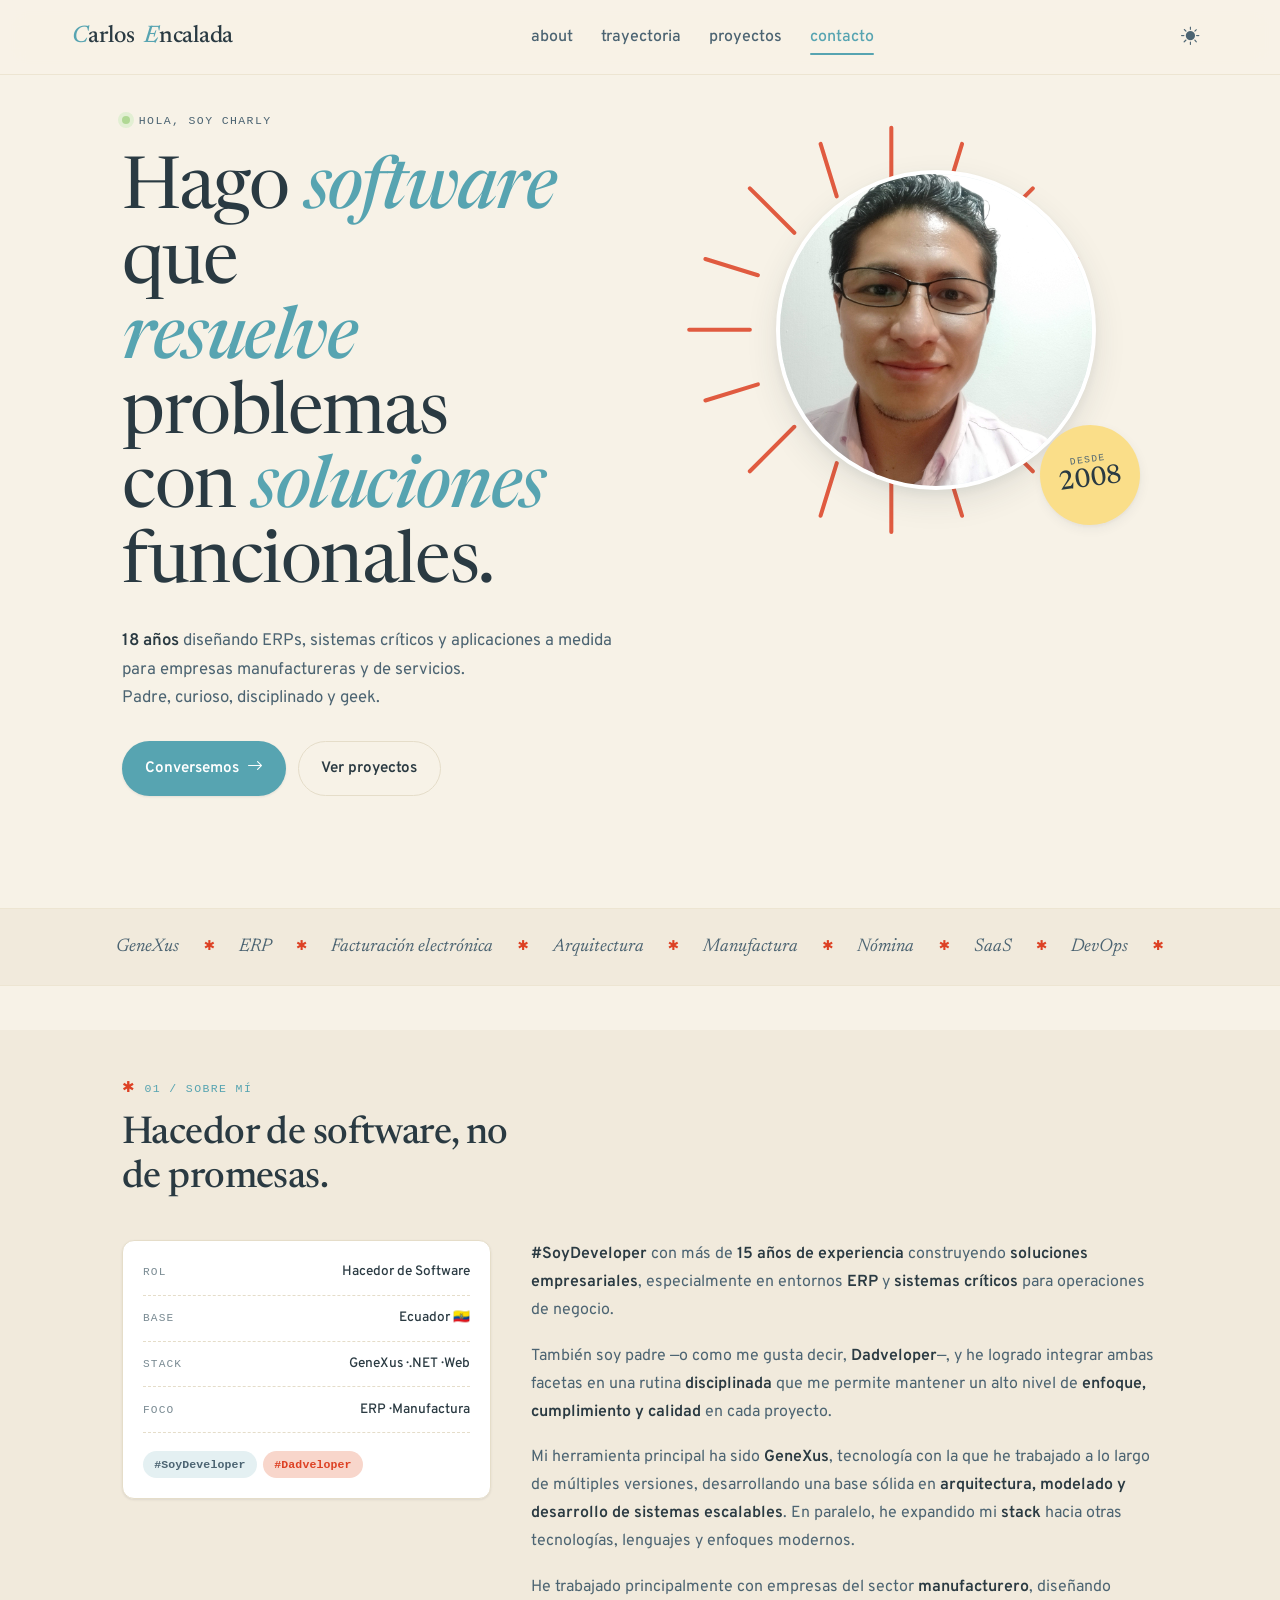
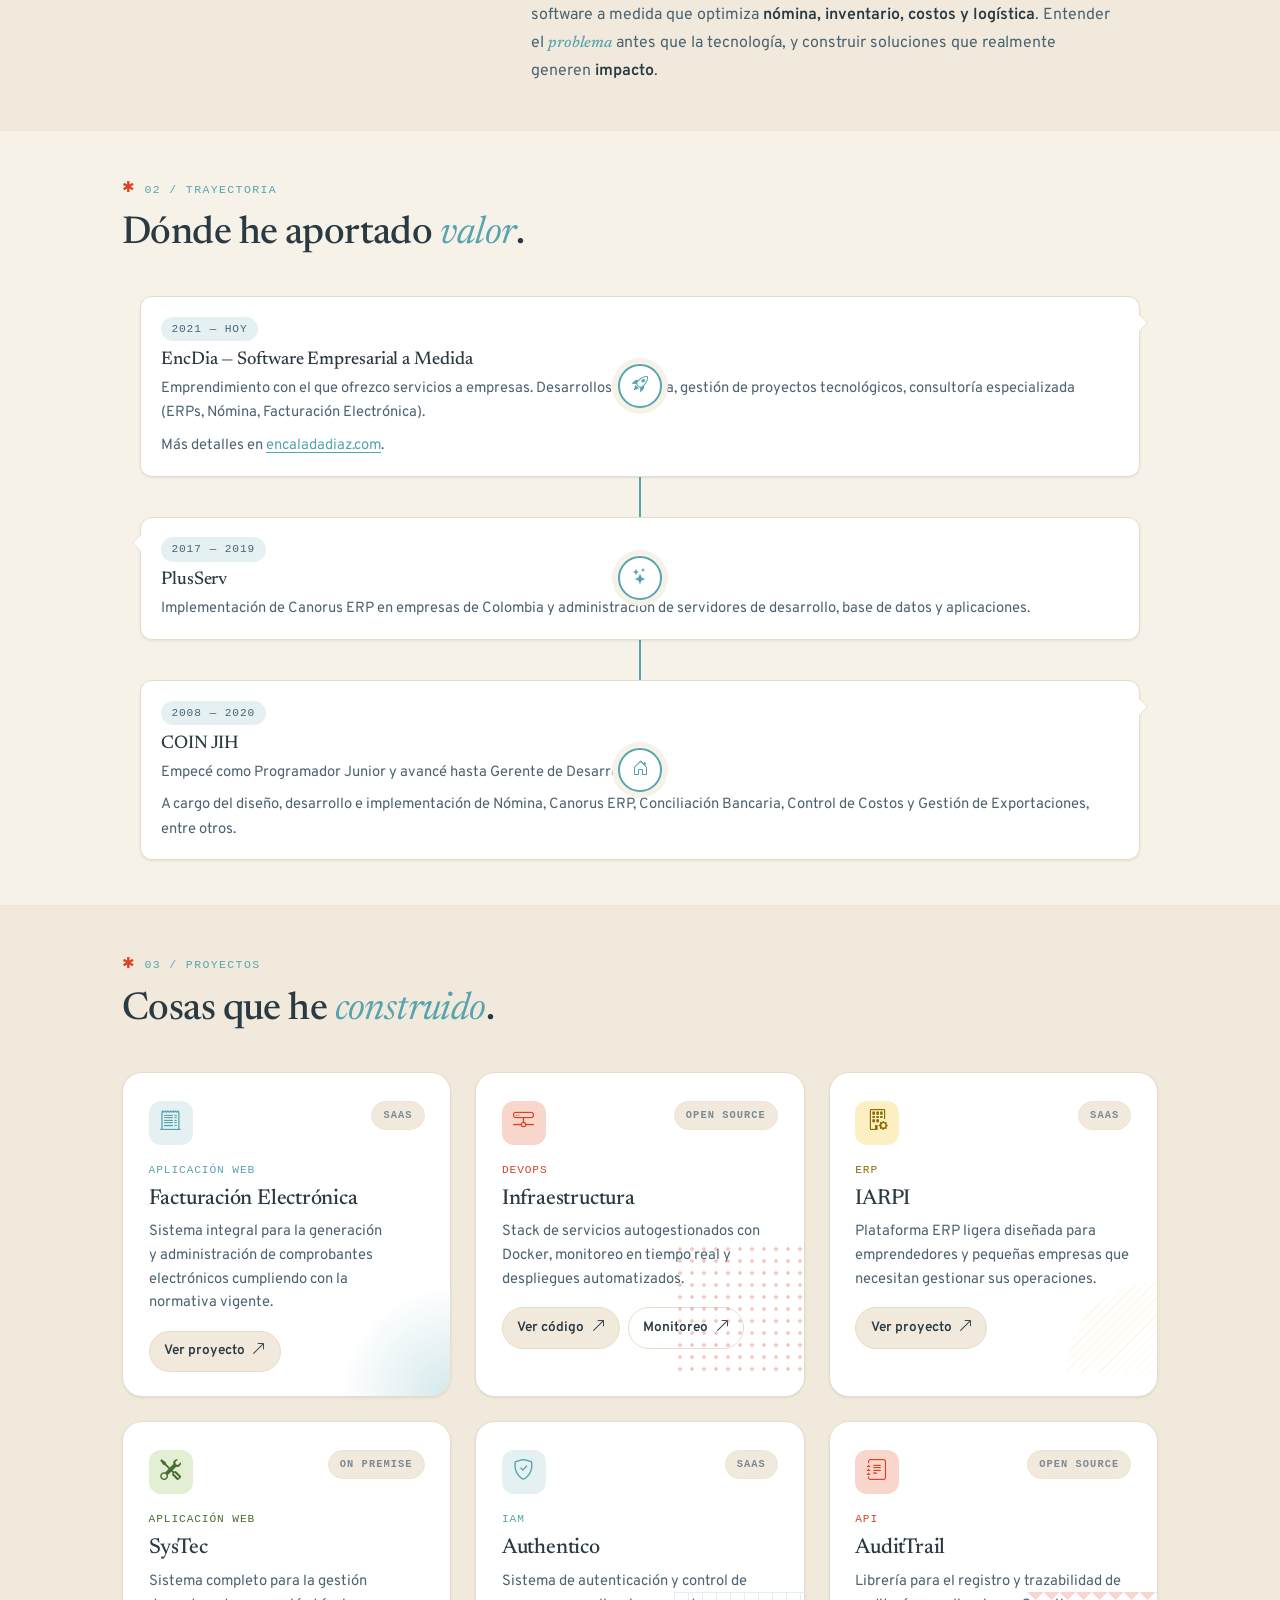
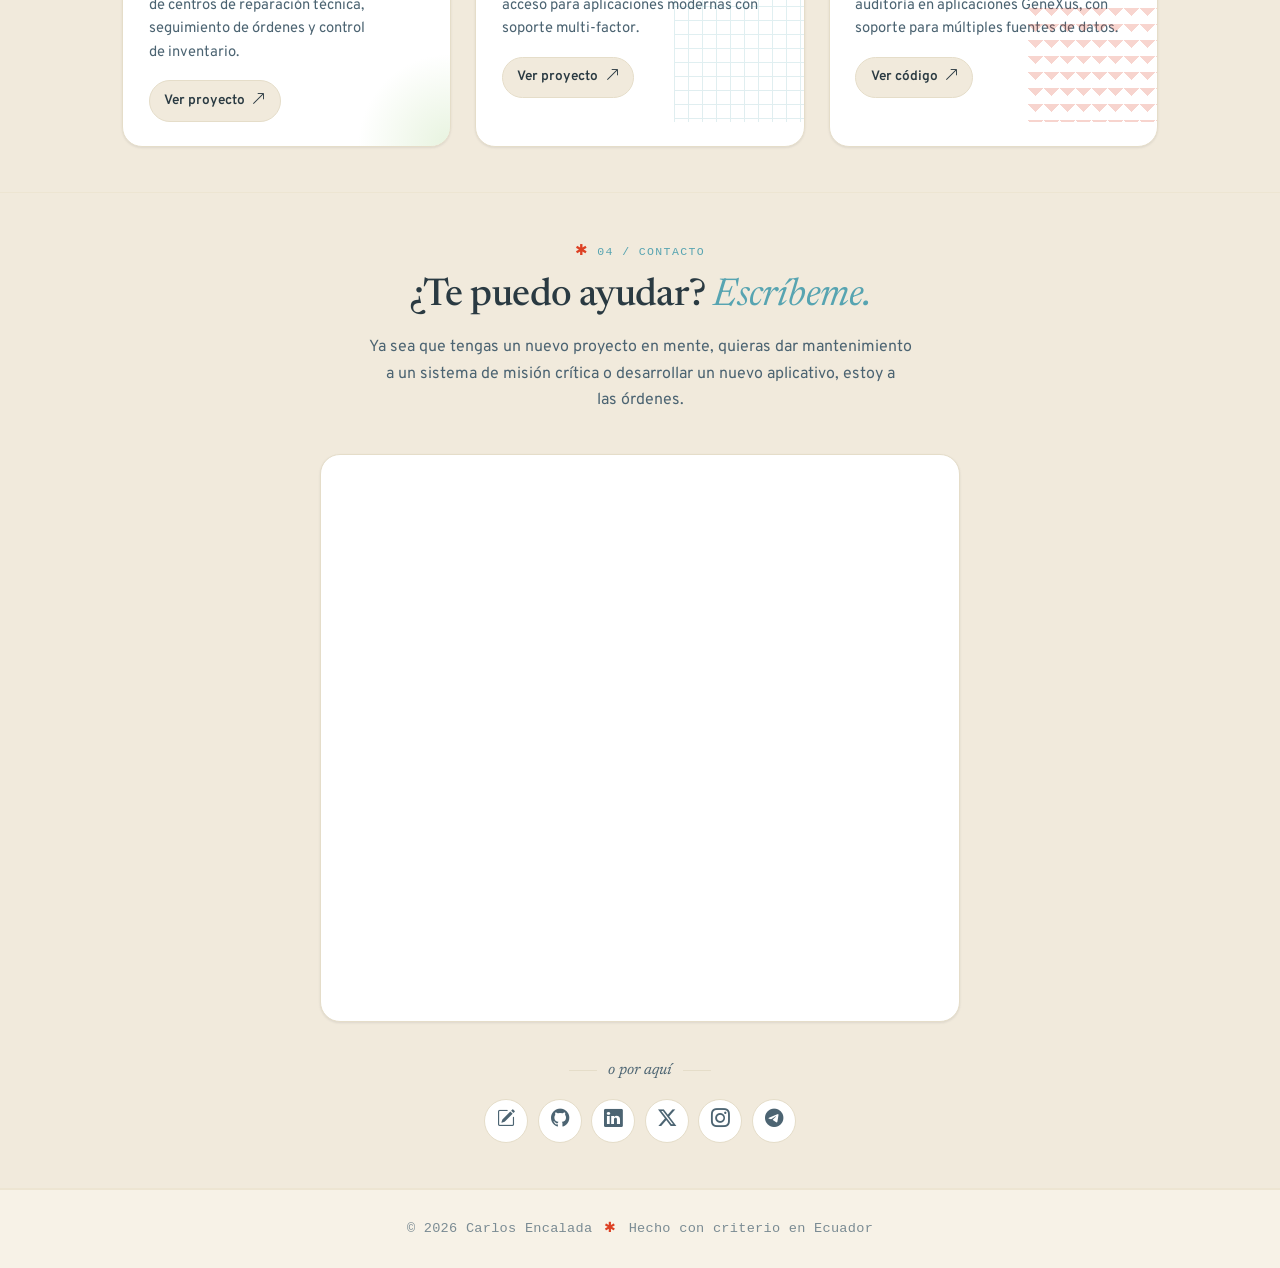
==== index.html @ f2cc218c "Add non-breaking space between first and last name in site title" ====
<!doctype html>
<html lang="es"><head>
  <meta charset="UTF-8">
  <meta name="viewport" content="width=device-width, initial-scale=1.0">
  <title>Carlos Encalada — Hacedor de Software</title>
  <meta name="description" content="Carlos Encalada — Hacedor de Software con 15+ años construyendo soluciones empresariales, ERPs y sistemas críticos para operaciones de negocio.">
  <link rel="icon" type="image/png" href="favicon.png">
  <link rel="preconnect" href="https://fonts.googleapis.com">
  <link rel="preconnect" href="https://fonts.gstatic.com" crossorigin="">
  <link href="https://fonts.googleapis.com/css2?family=Newsreader:ital,opsz,wght@0,6..72,400;0,6..72,500;0,6..72,600;1,6..72,400;1,6..72,500&amp;family=Overpass:wght@300;400;500;600;700&amp;display=swap" rel="stylesheet">
  <link rel="stylesheet" href="https://cdn.jsdelivr.net/npm/bootstrap-icons@1.11.3/font/bootstrap-icons.css">
  <link rel="stylesheet" href="css/style.css">
</head>
<body>

  <header class="site-header">
    <div class="header-inner">
      <div class="header-branding">
        <button class="menu-toggle" id="menuToggle" aria-label="Abrir menú">
          <i class="bi bi-list"></i>
        </button>
        <a href="/" class="site-title">
          <span class="site-title-mark">C</span>arlos &nbsp;<span class="site-title-mark">E</span>ncalada
        </a>
        <button class="theme-toggle mobile-only" id="themeToggleMobile" aria-label="Cambiar tema">
          <i class="bi bi-brightness-high-fill"></i>
        </button>
      </div>
      <nav class="main-nav" id="mainNav">
        <ul class="nav-list">
          <li><a href="#about" class="nav-link">about</a></li>
          <li><a href="#experiences" class="nav-link">trayectoria</a></li>
          <li><a href="#projects" class="nav-link">proyectos</a></li>
          <li><a href="#contact" class="nav-link">contacto</a></li>
        </ul>
      </nav>
      <button class="theme-toggle desktop-only" id="themeToggleDesktop" aria-label="Cambiar tema">
        <i class="bi bi-brightness-high-fill"></i>
      </button>
    </div>
  </header>

  <main class="site-main">

    <!-- Hero -->
    <section class="section section-hero" aria-label="Introducción">
      <div class="container hero-container">
        <div class="hero-text">
          <span class="eyebrow">
            <span class="eyebrow-dot"></span>
            Hola, soy Charly
          </span>
          <h1 class="hero-title">
            Hago <em>software</em> que<br>
            <em>resuelve</em> problemas<br>
            con <em>soluciones</em> funcionales.
          </h1>
          <p class="hero-lede">
            <strong>18 años</strong> diseñando ERPs, sistemas críticos y aplicaciones a medida para empresas manufactureras y de servicios. <br>Padre, curioso, disciplinado y geek.
          </p>
          <div class="hero-cta">
            <a href="#contact" class="btn btn-primary">
              Conversemos
              <i class="bi bi-arrow-right"></i>
            </a>
            <a href="#projects" class="btn btn-ghost">
              Ver proyectos
            </a>
          </div>
        </div>
        <div class="hero-portrait">
          <svg class="hero-sunburst" viewBox="0 0 220 220" aria-hidden="true">
            <g fill="none" stroke="currentColor" stroke-width="2" stroke-linecap="round">
              <line x1="110" y1="10" x2="110" y2="40"></line>
              <line x1="110" y1="180" x2="110" y2="210"></line>
              <line x1="10" y1="110" x2="40" y2="110"></line>
              <line x1="180" y1="110" x2="210" y2="110"></line>
              <line x1="40" y1="40" x2="62" y2="62"></line>
              <line x1="158" y1="158" x2="180" y2="180"></line>
              <line x1="40" y1="180" x2="62" y2="158"></line>
              <line x1="158" y1="62" x2="180" y2="40"></line>
              <line x1="75" y1="18" x2="83" y2="44"></line>
              <line x1="137" y1="176" x2="145" y2="202"></line>
              <line x1="18" y1="75" x2="44" y2="83"></line>
              <line x1="176" y1="137" x2="202" y2="145"></line>
              <line x1="145" y1="18" x2="137" y2="44"></line>
              <line x1="83" y1="176" x2="75" y2="202"></line>
              <line x1="18" y1="145" x2="44" y2="137"></line>
              <line x1="176" y1="83" x2="202" y2="75"></line>
            </g>
          </svg>
          <div class="hero-portrait-frame">
            <img src="foto.jpg" alt="Foto de Carlos Encalada" class="hero-portrait-img">
          </div>
          <div class="hero-portrait-badge">
            <span class="badge-line">desde</span>
            <span class="badge-num">2008</span>
          </div>
        </div>
      </div>
      <div class="hero-strip" aria-hidden="true">
        <span>GeneXus</span>
        <span class="strip-dot">✱</span>
        <span>ERP</span>
        <span class="strip-dot">✱</span>
        <span>Facturación electrónica</span>
        <span class="strip-dot">✱</span>
        <span>Arquitectura</span>
        <span class="strip-dot">✱</span>
        <span>Manufactura</span>
        <span class="strip-dot">✱</span>
        <span>Nómina</span>
        <span class="strip-dot">✱</span>
        <span>SaaS</span>
        <span class="strip-dot">✱</span>
        <span>DevOps</span>
        <span class="strip-dot">✱</span>
      </div>
    </section>

    <!-- About -->
    <section id="about" class="section section-about">
      <div class="container">
        <div class="section-head">
          <span class="section-index">01 / Sobre mí</span>
          <h2 class="section-title">Hacedor de software, no de promesas.</h2>
        </div>
        <div class="about-grid">
          <aside class="about-aside">
            <div class="about-card">
              <div class="about-card-row">
                <span class="about-card-label">Rol</span>
                <span class="about-card-value">Hacedor de Software</span>
              </div>
              <div class="about-card-row">
                <span class="about-card-label">Base</span>
                <span class="about-card-value">Ecuador 🇪🇨</span>
              </div>
              <div class="about-card-row">
                <span class="about-card-label">Stack</span>
                <span class="about-card-value">GeneXus · .NET · Web</span>
              </div>
              <div class="about-card-row">
                <span class="about-card-label">Foco</span>
                <span class="about-card-value">ERP · Manufactura</span>
              </div>
              <div class="about-card-row about-card-row-tag">
                <span class="tag tag-teal">#SoyDeveloper</span>
                <span class="tag tag-coral">#Dadveloper</span>
              </div>
            </div>
          </aside>
          <div class="about-bio">
            <p>
              <strong>#SoyDeveloper</strong> con más de <strong>15 años de experiencia</strong> construyendo <strong>soluciones empresariales</strong>, especialmente en entornos <strong>ERP</strong> y <strong>sistemas críticos</strong> para operaciones de negocio.
            </p>
            <p>
              También soy padre —o como me gusta decir, <strong>Dadveloper</strong>—, y he logrado integrar ambas facetas en una rutina <strong>disciplinada</strong> que me permite mantener un alto nivel de <strong>enfoque, cumplimiento y calidad</strong> en cada proyecto.
            </p>
            <p>
              Mi herramienta principal ha sido <strong>GeneXus</strong>, tecnología con la que he trabajado a lo largo de múltiples versiones, desarrollando una base sólida en <strong>arquitectura, modelado y desarrollo de sistemas escalables</strong>. En paralelo, he expandido mi <strong>stack</strong> hacia otras tecnologías, lenguajes y enfoques modernos.
            </p>
            <p>
              He trabajado principalmente con empresas del sector <strong>manufacturero</strong>, diseñando software a medida que optimiza <strong>nómina, inventario, costos y logística</strong>. Entender el <em>problema</em> antes que la tecnología, y construir soluciones que realmente generen <strong>impacto</strong>.
            </p>
          </div>
        </div>
      </div>
    </section>

    <!-- Experience -->
    <section id="experiences" class="section section-experiences">
      <div class="container">
        <div class="section-head">
          <span class="section-index">02 / Trayectoria</span>
          <h2 class="section-title">Dónde he aportado <em>valor</em>.</h2>
        </div>
        <div class="timeline">
          <div class="timeline-line" aria-hidden="true"></div>

          <article class="timeline-item timeline-left">
            <div class="timeline-marker">
              <i class="bi bi-rocket-takeoff"></i>
            </div>
            <div class="timeline-card">
              <div class="timeline-arrow" aria-hidden="true"></div>
              <div class="timeline-content">
                <span class="timeline-date">2021 — hoy</span>
                <h3>EncDia — Software Empresarial a Medida</h3>
                <p>Emprendimiento con el que ofrezco servicios a empresas. Desarrollos a medida, gestión de proyectos tecnológicos, consultoría especializada (ERPs, Nómina, Facturación Electrónica).</p>
                <p>Más detalles en <a href="https://encaladadiaz.com" target="_blank" rel="noopener noreferrer">encaladadiaz.com</a>.</p>
              </div>
            </div>
          </article>

          <article class="timeline-item timeline-right">
            <div class="timeline-marker">
              <i class="bi bi-stars"></i>
            </div>
            <div class="timeline-card">
              <div class="timeline-arrow" aria-hidden="true"></div>
              <div class="timeline-content">
                <span class="timeline-date">2017 — 2019</span>
                <h3>PlusServ</h3>
                <p>Implementación de Canorus ERP en empresas de Colombia y administración de servidores de desarrollo, base de datos y aplicaciones.</p>
              </div>
            </div>
          </article>

          <article class="timeline-item timeline-left">
            <div class="timeline-marker">
              <i class="bi bi-house-door"></i>
            </div>
            <div class="timeline-card">
              <div class="timeline-arrow" aria-hidden="true"></div>
              <div class="timeline-content">
                <span class="timeline-date">2008 — 2020</span>
                <h3>COIN JIH</h3>
                <p>Empecé como Programador Junior y avancé hasta Gerente de Desarrollo.</p>
                <p>A cargo del diseño, desarrollo e implementación de Nómina, Canorus ERP, Conciliación Bancaria, Control de Costos y Gestión de Exportaciones, entre otros.</p>
              </div>
            </div>
          </article>
        </div>
      </div>
    </section>

    <!-- Projects -->
    <section id="projects" class="section section-projects">
      <div class="container">
        <div class="section-head">
          <span class="section-index">03 / Proyectos</span>
          <h2 class="section-title">Cosas que he <em>construido</em>.</h2>
        </div>
        <div class="projects-grid">

          <article class="project-card project-accent-teal">
            <div class="project-card-inner">
              <header class="project-card-top">
                <div class="project-icon">
                  <i class="bi bi-receipt-cutoff"></i>
                </div>
                <span class="project-status">SaaS</span>
              </header>
              <div class="project-card-body">
                <span class="project-category">Aplicación Web</span>
                <h3>Facturación Electrónica</h3>
                <p>Sistema integral para la generación y administración de comprobantes electrónicos cumpliendo con la normativa vigente.</p>
              </div>
              <footer class="project-card-footer">
                <a class="project-link" href="https://facturacion.encaladadiaz.com/" target="_blank" rel="noopener noreferrer">
                  Ver proyecto
                  <i class="bi bi-arrow-up-right"></i>
                </a>
              </footer>
              <div class="project-decoration decoration-waves" aria-hidden="true"></div>
            </div>
          </article>

          <article class="project-card project-accent-coral">
            <div class="project-card-inner">
              <header class="project-card-top">
                <div class="project-icon">
                  <i class="bi bi-hdd-network"></i>
                </div>
                <span class="project-status">Open Source</span>
              </header>
              <div class="project-card-body">
                <span class="project-category">DevOps</span>
                <h3>Infraestructura</h3>
                <p>Stack de servicios autogestionados con Docker, monitoreo en tiempo real y despliegues automatizados.</p>
              </div>
              <footer class="project-card-footer">
                <a class="project-link" href="https://gitlab.com/karloskode/infraestructura-encdia" target="_blank" rel="noopener noreferrer">
                  Ver código
                  <i class="bi bi-arrow-up-right"></i>
                </a>
                <a class="project-link project-link-ghost" href="https://monitor.encaladadiaz.com/" target="_blank" rel="noopener noreferrer">
                  Monitoreo
                  <i class="bi bi-arrow-up-right"></i>
                </a>
              </footer>
              <div class="project-decoration decoration-dots" aria-hidden="true"></div>
            </div>
          </article>

          <article class="project-card project-accent-yellow">
            <div class="project-card-inner">
              <header class="project-card-top">
                <div class="project-icon">
                  <i class="bi bi-building-gear"></i>
                </div>
                <span class="project-status">SaaS</span>
              </header>
              <div class="project-card-body">
                <span class="project-category">ERP</span>
                <h3>IARPI</h3>
                <p>Plataforma ERP ligera diseñada para emprendedores y pequeñas empresas que necesitan gestionar sus operaciones.</p>
              </div>
              <footer class="project-card-footer">
                <a class="project-link" href="https://app.iarpi.ec/login?encdia" target="_blank" rel="noopener noreferrer">
                  Ver proyecto
                  <i class="bi bi-arrow-up-right"></i>
                </a>
              </footer>
              <div class="project-decoration decoration-lines" aria-hidden="true"></div>
            </div>
          </article>

          <article class="project-card project-accent-green">
            <div class="project-card-inner">
              <header class="project-card-top">
                <div class="project-icon">
                  <i class="bi bi-tools"></i>
                </div>
                <span class="project-status">On Premise</span>
              </header>
              <div class="project-card-body">
                <span class="project-category">Aplicación Web</span>
                <h3>SysTec</h3>
                <p>Sistema completo para la gestión de centros de reparación técnica, seguimiento de órdenes y control de inventario.</p>
              </div>
              <footer class="project-card-footer">
                <a class="project-link" href="https://facturacion.encaladadiaz.com/encdia/login.aspx" target="_blank" rel="noopener noreferrer">
                  Ver proyecto
                  <i class="bi bi-arrow-up-right"></i>
                </a>
              </footer>
              <div class="project-decoration decoration-circles" aria-hidden="true"></div>
            </div>
          </article>

          <article class="project-card project-accent-teal">
            <div class="project-card-inner">
              <header class="project-card-top">
                <div class="project-icon">
                  <i class="bi bi-shield-check"></i>
                </div>
                <span class="project-status">SaaS</span>
              </header>
              <div class="project-card-body">
                <span class="project-category">IAM</span>
                <h3>Authentico</h3>
                <p>Sistema de autenticación y control de acceso para aplicaciones modernas con soporte multi-factor.</p>
              </div>
              <footer class="project-card-footer">
                <a class="project-link" href="https://authentico.app/" target="_blank" rel="noopener noreferrer">
                  Ver proyecto
                  <i class="bi bi-arrow-up-right"></i>
                </a>
              </footer>
              <div class="project-decoration decoration-grid" aria-hidden="true"></div>
            </div>
          </article>

          <article class="project-card project-accent-coral">
            <div class="project-card-inner">
              <header class="project-card-top">
                <div class="project-icon">
                  <i class="bi bi-journal-text"></i>
                </div>
                <span class="project-status">Open Source</span>
              </header>
              <div class="project-card-body">
                <span class="project-category">API</span>
                <h3>AuditTrail</h3>
                <p>Librería para el registro y trazabilidad de auditoría en aplicaciones GeneXus, con soporte para múltiples fuentes de datos.</p>
              </div>
              <footer class="project-card-footer">
                <a class="project-link" href="https://gitlab.com/ed_open/audit-trail" target="_blank" rel="noopener noreferrer">
                  Ver código
                  <i class="bi bi-arrow-up-right"></i>
                </a>
              </footer>
              <div class="project-decoration decoration-zigzag" aria-hidden="true"></div>
            </div>
          </article>

        </div>
      </div>
    </section>

    <!-- Contact -->
    <section id="contact" class="section section-contact">
      <div class="container">
        <div class="section-head section-head-center">
          <span class="section-index">04 / Contacto</span>
          <h2 class="section-title">¿Te puedo ayudar? <em>Escríbeme.</em></h2>
          <p class="section-lede">
            Ya sea que tengas un nuevo proyecto en mente, quieras dar mantenimiento a un sistema de misión crítica o desarrollar un nuevo aplicativo, estoy a las órdenes.
          </p>
        </div>
        <div class="contact-form">
          <iframe src="https://tally.so/embed/3jRBR3?hideTitle=1&amp;transparentBackground=1" width="100%" height="550" frameborder="0" marginheight="0" marginwidth="0" title="Formulario de contacto"></iframe>
        </div>
        <div class="social-block">
          <span class="social-label">o por aquí</span>
          <div class="social-links">
            <a href="https://blog.karlosencalada.dev/" target="_blank" rel="noopener noreferrer" title="Blog" aria-label="Blog">
              <i class="bi bi-pencil-square"></i>
            </a>
            <a href="https://github.com/skcode7" target="_blank" rel="noopener noreferrer" title="Github" aria-label="GitHub">
              <i class="bi bi-github"></i>
            </a>
            <a href="https://www.linkedin.com/in/carlos-encalada-4830b383/" target="_blank" rel="noopener noreferrer" title="LinkedIn" aria-label="LinkedIn">
              <i class="bi bi-linkedin"></i>
            </a>
            <a href="https://twitter.com/karlosrocker" target="_blank" rel="noopener noreferrer" title="X" aria-label="X (Twitter)">
              <i class="bi bi-twitter-x"></i>
            </a>
            <a href="https://www.instagram.com/soy.charly_/" target="_blank" rel="noopener noreferrer" title="Instagram" aria-label="Instagram">
              <i class="bi bi-instagram"></i>
            </a>
            <a href="https://t.me/CharlyDev" target="_blank" rel="noopener noreferrer" title="Telegram" aria-label="Telegram">
              <i class="bi bi-telegram"></i>
            </a>
          </div>
        </div>
      </div>
    </section>

    <footer class="site-footer">
      <div class="container footer-inner">
        <span>© <span id="footerYear">2026</span> Carlos Encalada</span>
        <span class="footer-sep">✱</span>
        <span>Hecho con criterio en Ecuador</span>
      </div>
    </footer>

  </main>

  <script src="js/app.js"></script>


</body></html>
---- css/style.css ----
/* ============================================================
   Carlos Encalada — Web Personal
   Paleta: #4C6472 slate · #57A4B1 teal (main) · #B0D894 green
            #FADE89 yellow · #DD4124 coral
   ============================================================ */

:root {
  /* Surfaces */
  --bg:           #F7F2E7;   /* cream paper */
  --bg-alt:       #F1EADC;   /* subtle band */
  --surface:      #FFFFFF;
  --surface-soft: #FAF5EA;
  --border:       #E5DDC9;
  --border-soft:  #EDE5D2;

  /* Ink */
  --fg:           #2A3A42;
  --fg-soft:      #4C6472;
  --muted:        #7A8B93;

  /* Brand */
  --teal:         #57A4B1;
  --teal-deep:    #4C6472;
  --teal-soft:    #C8E2E7;
  --teal-pale:    #E4F0F2;

  /* Accents */
  --green:        #B0D894;
  --green-pale:   #E2EFD3;
  --yellow:       #FADE89;
  --yellow-pale:  #FCEFC1;
  --coral:        #DD4124;
  --coral-pale:   #F8D6CB;

  /* Type */
  --font-serif:   'Newsreader', 'Iowan Old Style', 'Charter', Georgia, serif;
  --font-sans:    'Overpass', -apple-system, BlinkMacSystemFont, 'Segoe UI', system-ui, sans-serif;
  --font-mono:    ui-monospace, 'JetBrains Mono', 'IBM Plex Mono', Menlo, monospace;

  /* Geometry */
  --r-sm: 6px;
  --r-md: 12px;
  --r-lg: 20px;
  --r-pill: 999px;

  --shadow-sm: 0 1px 2px rgba(42, 58, 66, 0.04), 0 1px 3px rgba(42, 58, 66, 0.06);
  --shadow-md: 0 4px 12px rgba(42, 58, 66, 0.06), 0 2px 4px rgba(42, 58, 66, 0.04);
  --shadow-lg: 0 12px 32px rgba(42, 58, 66, 0.10), 0 4px 12px rgba(42, 58, 66, 0.06);
}

html.dark {
  --bg:           #1F2A30;
  --bg-alt:       #243137;
  --surface:      #2A373E;
  --surface-soft: #243137;
  --border:       #3A4951;
  --border-soft:  #324047;

  --fg:           #F4EFE2;
  --fg-soft:      #D4DEE2;
  --muted:        #9FB0B7;

  --teal-soft:    #2F4E55;
  --teal-pale:    #294048;

  --green-pale:   #2D4034;
  --yellow-pale:  #3F3826;
  --coral-pale:   #4A2C25;

  --shadow-sm: 0 1px 2px rgba(0,0,0,0.20), 0 1px 3px rgba(0,0,0,0.25);
  --shadow-md: 0 4px 12px rgba(0,0,0,0.25), 0 2px 4px rgba(0,0,0,0.20);
  --shadow-lg: 0 12px 32px rgba(0,0,0,0.35), 0 4px 12px rgba(0,0,0,0.25);
}

/* ============================================================
   Base
   ============================================================ */

*, *::before, *::after {
  box-sizing: border-box;
}

html {
  scroll-behavior: smooth;
  -webkit-text-size-adjust: 100%;
}

body {
  margin: 0;
  padding: 0;
  font-family: var(--font-sans);
  font-weight: 400;
  font-size: 16px;
  line-height: 1.65;
  color: var(--fg);
  background-color: var(--bg);
  text-wrap: pretty;
  -webkit-font-smoothing: antialiased;
  -moz-osx-font-smoothing: grayscale;
}

img, svg {
  display: block;
  max-width: 100%;
}

a {
  color: inherit;
  text-decoration: none;
}

::selection {
  background-color: var(--teal);
  color: #fff;
}

/* Smooth color transitions on theme switch */
body, .site-header, .section, .timeline-card, .project-card,
.about-card, .btn, .project-link, .tag, .social-links a,
.project-card-footer a {
  transition: background-color 220ms ease, color 220ms ease,
              border-color 220ms ease;
}

/* ============================================================
   Header
   ============================================================ */

.site-header {
  position: sticky;
  top: 0;
  z-index: 50;
  background-color: color-mix(in srgb, var(--bg) 88%, transparent);
  backdrop-filter: saturate(180%) blur(12px);
  -webkit-backdrop-filter: saturate(180%) blur(12px);
  border-bottom: 1px solid var(--border-soft);
}

.header-inner {
  max-width: 1200px;
  margin: 0 auto;
  padding: 0.85rem 1.25rem;
  display: flex;
  flex-direction: column;
  align-items: center;
  gap: 0.75rem;
}

.header-branding {
  width: 100%;
  display: flex;
  align-items: center;
  justify-content: space-between;
}

.site-title {
  font-family: var(--font-serif);
  font-size: 1.35rem;
  font-weight: 500;
  letter-spacing: -0.01em;
  color: var(--fg);
  display: inline-flex;
  align-items: baseline;
  gap: 0;
}

.site-title-mark {
  font-style: italic;
  color: var(--teal);
}

.menu-toggle,
.theme-toggle {
  background: none;
  border: 1px solid transparent;
  color: var(--fg-soft);
  cursor: pointer;
  font-size: 1.5rem;
  padding: 0.35rem 0.5rem;
  border-radius: var(--r-sm);
  display: inline-flex;
  align-items: center;
  justify-content: center;
  transition: background-color 180ms ease, color 180ms ease;
}

.menu-toggle:hover,
.theme-toggle:hover {
  background-color: var(--teal-pale);
  color: var(--teal-deep);
}

.theme-toggle i {
  font-size: 1.15rem;
}

.main-nav {
  width: 100%;
  display: none;
  border-top: 1px solid var(--border-soft);
  padding-top: 0.5rem;
}

.main-nav.open {
  display: block;
}

.nav-list {
  list-style: none;
  padding: 0;
  margin: 0;
  display: flex;
  flex-direction: column;
  align-items: center;
  gap: 0.25rem;
}

.nav-link {
  position: relative;
  display: inline-block;
  font-family: var(--font-sans);
  font-size: 0.95rem;
  font-weight: 500;
  color: var(--fg-soft);
  padding: 0.5rem 0.75rem;
  border-radius: var(--r-sm);
  transition: color 180ms ease;
}

.nav-link:hover {
  color: var(--teal);
}

.nav-link.active {
  color: var(--teal);
}

.nav-link.active::after {
  content: "";
  position: absolute;
  left: 0.75rem;
  right: 0.75rem;
  bottom: 0.2rem;
  height: 2px;
  background-color: var(--teal);
  border-radius: 2px;
}

.desktop-only {
  display: none;
}

/* ============================================================
   Layout
   ============================================================ */

.site-main {
  width: 100%;
}

.section {
  padding: 1.6rem 0;
  border-bottom: 1px solid var(--border-soft);
  background-color: var(--bg);
}

.section:nth-of-type(even) {
  background-color: var(--bg-alt);
}

.section-hero {
  padding-top: 1rem;
  padding-bottom: 0;
}

.container {
  width: 100%;
  max-width: 1100px;
  margin: 0 auto;
  padding: 0 1.25rem;
}

/* Section heads */
.section-head {
  margin-bottom: 2.5rem;
}

.section-head-center {
  text-align: center;
}

.section-index {
  display: inline-flex;
  align-items: center;
  gap: 0.5rem;
  font-family: var(--font-mono);
  font-size: 0.72rem;
  letter-spacing: 0.12em;
  text-transform: uppercase;
  color: var(--teal);
  margin-bottom: 0.85rem;
}

.section-index::before {
  content: "✱";
  font-family: var(--font-serif);
  font-size: 0.95rem;
  color: var(--coral);
  line-height: 1;
}

.section-title {
  font-family: var(--font-serif);
  font-weight: 500;
  font-size: clamp(1.65rem, 4.2vw, 2.4rem);
  line-height: 1.15;
  letter-spacing: -0.015em;
  color: var(--fg);
  margin: 0;
  max-width: 24ch;
}

.section-head-center .section-title {
  margin-left: auto;
  margin-right: auto;
}

.section-title em {
  font-style: italic;
  color: var(--teal);
  font-weight: 400;
}

.section-lede {
  max-width: 56ch;
  margin: 1rem auto 0;
  font-size: 1rem;
  color: var(--fg-soft);
  line-height: 1.65;
}

.eyebrow {
  display: inline-flex;
  align-items: center;
  gap: 0.55rem;
  font-family: var(--font-mono);
  font-size: 0.72rem;
  letter-spacing: 0.12em;
  text-transform: uppercase;
  color: var(--fg-soft);
}

.eyebrow-dot {
  width: 8px;
  height: 8px;
  border-radius: 50%;
  background-color: var(--green);
  box-shadow: 0 0 0 4px var(--green-pale);
  animation: pulse 2.4s ease-in-out infinite;
}

@keyframes pulse {
  0%, 100% { opacity: 1; transform: scale(1); }
  50%      { opacity: 0.6; transform: scale(0.85); }
}

/* ============================================================
   Hero
   ============================================================ */

.section-hero {
  background-color: var(--bg);
  border-bottom: none;
  position: relative;
  overflow: hidden;
}

.hero-container {
  display: grid;
  grid-template-columns: 1fr;
  gap: 2.5rem;
  padding-top: 0.8rem;
  padding-bottom: 3rem;
  align-items: center;
}

.hero-text .eyebrow {
  margin-bottom: 1.5rem;
}

.hero-title {
  font-family: var(--font-serif);
  font-weight: 400;
  font-size: clamp(2.2rem, 8vw, 4.5rem);
  line-height: 1.04;
  letter-spacing: -0.02em;
  color: var(--fg);
  margin: 0 0 1.5rem;
  text-wrap: balance;
}

.hero-title em {
  font-style: italic;
  color: var(--teal);
  font-weight: 500;
  position: relative;
  white-space: nowrap;
}

.hero-title em::after {
  content: "";
  position: absolute;
  left: 0;
  right: 0;
  bottom: -0.05em;
  height: 0.12em;
  background-color: var(--yellow);
  border-radius: 1em;
  z-index: -1;
  opacity: 0.7;
}

.hero-lede {
  font-size: 1.05rem;
  line-height: 1.7;
  color: var(--fg-soft);
  margin: 0 0 1.75rem;
  max-width: 46ch;
}

.hero-lede strong {
  color: var(--fg);
  font-weight: 600;
}

.hero-cta {
  display: flex;
  flex-wrap: wrap;
  gap: 0.75rem;
}

.btn {
  display: inline-flex;
  align-items: center;
  gap: 0.5rem;
  padding: 0.85rem 1.4rem;
  border-radius: var(--r-pill);
  font-family: var(--font-sans);
  font-size: 0.95rem;
  font-weight: 600;
  letter-spacing: -0.005em;
  cursor: pointer;
  border: 1px solid transparent;
  transition: transform 180ms cubic-bezier(0.22, 1, 0.36, 1),
              background-color 180ms ease,
              color 180ms ease,
              box-shadow 180ms ease;
  text-decoration: none;
}

.btn i {
  font-size: 1rem;
  transition: transform 220ms cubic-bezier(0.22, 1, 0.36, 1);
}

.btn:hover {
  transform: translateY(-2px);
}

.btn:hover i {
  transform: translateX(3px);
}

.btn-primary {
  background-color: var(--teal);
  color: #fff;
  box-shadow: var(--shadow-sm);
}

.btn-primary:hover {
  background-color: var(--teal-deep);
  box-shadow: var(--shadow-md);
}

.btn-ghost {
  background-color: transparent;
  color: var(--fg);
  border-color: var(--border);
}

.btn-ghost:hover {
  border-color: var(--teal);
  color: var(--teal);
  background-color: var(--teal-pale);
}

/* Hero portrait */
.hero-portrait {
  position: relative;
  width: 100%;
  max-width: 360px;
  margin: 0 auto;
  aspect-ratio: 1;
  display: flex;
  align-items: center;
  justify-content: center;
}

.hero-sunburst {
  position: absolute;
  inset: -10%;
  width: 120%;
  height: 120%;
  color: var(--coral);
  opacity: 0.85;
  animation: spin 60s linear infinite;
}

@keyframes spin {
  to { transform: rotate(360deg); }
}

.hero-portrait-frame {
  position: relative;
  width: 72%;
  aspect-ratio: 1;
  border-radius: 50%;
  overflow: hidden;
  background-color: var(--teal-pale);
  box-shadow: var(--shadow-lg);
  border: 4px solid var(--surface);
  z-index: 2;
}

.hero-portrait-img {
  width: 100%;
  height: 100%;
  object-fit: cover;
  object-position: center top;
}

.hero-portrait-badge {
  position: absolute;
  bottom: 6%;
  right: 4%;
  width: 84px;
  height: 84px;
  border-radius: 50%;
  background-color: var(--yellow);
  color: var(--fg);
  display: flex;
  flex-direction: column;
  align-items: center;
  justify-content: center;
  font-family: var(--font-mono);
  z-index: 3;
  box-shadow: var(--shadow-md);
  transform: rotate(-8deg);
}

.badge-line {
  font-size: 0.6rem;
  letter-spacing: 0.15em;
  text-transform: uppercase;
  color: var(--fg-soft);
  line-height: 1;
}

.badge-num {
  font-family: var(--font-serif);
  font-weight: 500;
  font-size: 1.4rem;
  line-height: 1.1;
}

html.dark .badge-line,
html.dark .badge-num {
  color: #2A3A42;
}

/* Hero marquee strip */
.hero-strip {
  display: flex;
  align-items: center;
  gap: 1.25rem;
  flex-wrap: wrap;
  justify-content: center;
  padding: 1.25rem 1rem;
  margin-top: 1rem;
  border-top: 1px solid var(--border-soft);
  border-bottom: 1px solid var(--border-soft);
  background-color: var(--bg-alt);
  font-family: var(--font-serif);
  font-style: italic;
  font-size: 1.05rem;
  color: var(--fg-soft);
}

.strip-dot {
  color: var(--coral);
  font-style: normal;
  font-family: var(--font-sans);
  font-size: 0.85rem;
}

/* ============================================================
   About
   ============================================================ */

.about-grid {
  display: grid;
  grid-template-columns: 1fr;
  gap: 1.5rem;
}

/* aside appears first on mobile (above bio) and on the left on desktop */

.about-card {
  background-color: var(--surface);
  border: 1px solid var(--border);
  border-radius: var(--r-md);
  padding: 1.25rem;
  display: flex;
  flex-direction: column;
  gap: 0.7rem;
  box-shadow: var(--shadow-sm);
}

.about-card-row {
  display: flex;
  justify-content: space-between;
  align-items: baseline;
  gap: 0.75rem;
  font-size: 0.85rem;
  padding-bottom: 0.7rem;
  border-bottom: 1px dashed var(--border);
}

.about-card-row:last-child,
.about-card-row-tag {
  border-bottom: none;
  padding-bottom: 0;
}

.about-card-row-tag {
  flex-wrap: wrap;
  justify-content: flex-start;
  gap: 0.4rem;
  padding-top: 0.4rem;
}

.about-card-label {
  font-family: var(--font-mono);
  font-size: 0.7rem;
  letter-spacing: 0.1em;
  text-transform: uppercase;
  color: var(--muted);
  white-space: nowrap;
}

.about-card-value {
  font-weight: 500;
  color: var(--fg);
  text-align: right;
}

.tag {
  display: inline-block;
  padding: 0.25rem 0.7rem;
  border-radius: var(--r-pill);
  font-size: 0.72rem;
  font-weight: 600;
  font-family: var(--font-mono);
  letter-spacing: 0.01em;
}

.tag-teal {
  background-color: var(--teal-pale);
  color: var(--teal-deep);
}

.tag-coral {
  background-color: var(--coral-pale);
  color: var(--coral);
}

html.dark .tag-teal { color: var(--teal); }

.about-bio {
  color: var(--fg-soft);
}

.about-bio p {
  font-size: 1rem;
  line-height: 1.75;
  margin: 0 0 1.1rem;
}

.about-bio p:last-child {
  margin-bottom: 0;
}

.about-bio strong {
  color: var(--fg);
  font-weight: 600;
}

.about-bio em {
  font-family: var(--font-serif);
  font-style: italic;
  color: var(--teal);
  font-weight: 500;
}

/* ============================================================
   Timeline
   ============================================================ */

.timeline {
  position: relative;
  max-width: 900px;
  margin: 0 auto;
  padding-left: 2.5rem;
}

.timeline-line {
  position: absolute;
  top: 0.5rem;
  bottom: 0.5rem;
  left: 1.05rem;
  width: 2px;
  background:
    linear-gradient(to bottom,
      var(--teal) 0%,
      var(--teal) 100%);
  border-radius: 2px;
}

.timeline-line::before,
.timeline-line::after {
  content: "";
  position: absolute;
  left: 50%;
  width: 10px;
  height: 10px;
  border-radius: 50%;
  background-color: var(--coral);
  transform: translateX(-50%);
}

.timeline-line::before { top: -8px; }
.timeline-line::after  { bottom: -8px; }

.timeline-item {
  position: relative;
  display: flex;
  align-items: flex-start;
  margin-bottom: 1.75rem;
}

.timeline-item:last-child {
  margin-bottom: 0;
}

.timeline-marker {
  position: absolute;
  left: -2.5rem;
  top: 0.5rem;
  width: 2.25rem;
  height: 2.25rem;
  border-radius: 50%;
  background-color: var(--surface);
  color: var(--teal);
  border: 2px solid var(--teal);
  display: flex;
  align-items: center;
  justify-content: center;
  font-size: 1rem;
  z-index: 2;
  transition: transform 220ms cubic-bezier(0.22, 1, 0.36, 1),
              background-color 220ms ease, color 220ms ease;
}

.timeline-item:hover .timeline-marker {
  background-color: var(--teal);
  color: #fff;
  transform: scale(1.08);
}

.timeline-card {
  flex: 1;
  background-color: var(--surface);
  border: 1px solid var(--border);
  border-radius: var(--r-md);
  position: relative;
  box-shadow: var(--shadow-sm);
  transition: transform 240ms cubic-bezier(0.22, 1, 0.36, 1),
              box-shadow 240ms cubic-bezier(0.22, 1, 0.36, 1),
              border-color 240ms ease;
}

.timeline-item:hover .timeline-card {
  transform: translateY(-2px);
  box-shadow: var(--shadow-md);
  border-color: var(--teal-soft);
}

.timeline-arrow {
  position: absolute;
  top: 1.1rem;
  left: -8px;
  width: 0;
  height: 0;
  border-top: 8px solid transparent;
  border-bottom: 8px solid transparent;
  border-right: 8px solid var(--surface);
  filter: drop-shadow(-1px 0 0 var(--border));
}

.timeline-content {
  padding: 1.1rem 1.25rem;
}

.timeline-content h3 {
  font-family: var(--font-serif);
  font-size: 1.15rem;
  font-weight: 500;
  margin: 0.4rem 0 0.4rem;
  line-height: 1.25;
  color: var(--fg);
  letter-spacing: -0.005em;
}

.timeline-date {
  display: inline-flex;
  align-items: center;
  font-family: var(--font-mono);
  font-size: 0.7rem;
  font-weight: 500;
  letter-spacing: 0.08em;
  text-transform: uppercase;
  color: var(--teal-deep);
  background-color: var(--teal-pale);
  padding: 0.18rem 0.65rem;
  border-radius: var(--r-pill);
}

.timeline-content p {
  font-size: 0.92rem;
  line-height: 1.65;
  margin: 0 0 0.5rem;
  color: var(--fg-soft);
}

.timeline-content p:last-child {
  margin-bottom: 0;
}

.timeline-content a {
  color: var(--teal);
  text-decoration: underline;
  text-decoration-thickness: 1px;
  text-underline-offset: 3px;
  transition: color 180ms ease;
}

.timeline-content a:hover {
  color: var(--coral);
}

/* ============================================================
   Projects
   ============================================================ */

.projects-grid {
  display: grid;
  grid-template-columns: 1fr;
  gap: 1.25rem;
}

.project-card {
  --accent: var(--teal);
  --accent-pale: var(--teal-pale);

  position: relative;
  background-color: var(--surface);
  border: 1px solid var(--border);
  border-radius: var(--r-lg);
  overflow: hidden;
  box-shadow: var(--shadow-sm);
  transition: transform 280ms cubic-bezier(0.22, 1, 0.36, 1),
              box-shadow 280ms cubic-bezier(0.22, 1, 0.36, 1),
              border-color 280ms ease;
}

.project-card::before {
  content: "";
  position: absolute;
  inset: 0;
  border-radius: var(--r-lg);
  border: 2px solid transparent;
  pointer-events: none;
  transition: border-color 280ms ease;
}

.project-card:hover {
  transform: translateY(-4px);
  box-shadow: var(--shadow-lg);
}

.project-card:hover::before {
  border-color: var(--accent);
}

.project-accent-teal   { --accent: var(--teal);   --accent-pale: var(--teal-pale); }
.project-accent-coral  { --accent: var(--coral);  --accent-pale: var(--coral-pale); }
.project-accent-yellow { --accent: var(--yellow); --accent-pale: var(--yellow-pale); }
.project-accent-green  { --accent: var(--green);  --accent-pale: var(--green-pale); }

.project-card-inner {
  position: relative;
  padding: 1.5rem 1.4rem 1.3rem;
  display: flex;
  flex-direction: column;
  gap: 1rem;
  min-height: 270px;
  z-index: 1;
}

.project-card-top {
  display: flex;
  align-items: flex-start;
  justify-content: space-between;
  gap: 1rem;
}

.project-icon {
  width: 2.75rem;
  height: 2.75rem;
  border-radius: var(--r-md);
  background-color: var(--accent-pale);
  color: var(--accent);
  display: flex;
  align-items: center;
  justify-content: center;
  font-size: 1.3rem;
  flex-shrink: 0;
}

.project-accent-yellow .project-icon { color: #8C6A00; }
.project-accent-green  .project-icon { color: #4A6E32; }

html.dark .project-accent-yellow .project-icon { color: var(--yellow); }
html.dark .project-accent-green  .project-icon { color: var(--green); }

.project-status {
  font-family: var(--font-mono);
  font-size: 0.65rem;
  font-weight: 600;
  color: var(--muted);
  text-transform: uppercase;
  letter-spacing: 0.1em;
  padding: 0.3rem 0.7rem;
  border-radius: var(--r-pill);
  background-color: var(--bg-alt);
  border: 1px solid var(--border-soft);
  white-space: nowrap;
}

.project-card-body {
  flex: 1;
}

.project-category {
  display: block;
  font-family: var(--font-mono);
  font-size: 0.7rem;
  font-weight: 500;
  color: var(--accent);
  text-transform: uppercase;
  letter-spacing: 0.08em;
  margin-bottom: 0.45rem;
}

.project-accent-yellow .project-category { color: #8C6A00; }
.project-accent-green  .project-category { color: #4A6E32; }
html.dark .project-accent-yellow .project-category { color: var(--yellow); }
html.dark .project-accent-green  .project-category { color: var(--green); }

.project-card-body h3 {
  font-family: var(--font-serif);
  font-size: 1.35rem;
  font-weight: 500;
  letter-spacing: -0.01em;
  margin: 0 0 0.5rem;
  line-height: 1.2;
  color: var(--fg);
}

.project-card-body p {
  font-size: 0.92rem;
  line-height: 1.6;
  margin: 0;
  color: var(--fg-soft);
}

.project-card-footer {
  display: flex;
  flex-wrap: wrap;
  gap: 0.5rem;
  align-items: center;
}

.project-link {
  display: inline-flex;
  align-items: center;
  gap: 0.4rem;
  padding: 0.5rem 0.9rem;
  border-radius: var(--r-pill);
  font-size: 0.85rem;
  font-weight: 600;
  color: var(--fg);
  background-color: var(--bg-alt);
  border: 1px solid var(--border);
  transition: background-color 200ms ease, color 200ms ease,
              border-color 200ms ease, transform 200ms ease;
}

.project-link i {
  font-size: 0.9rem;
  transition: transform 220ms cubic-bezier(0.22, 1, 0.36, 1);
}

.project-link:hover {
  background-color: var(--accent);
  color: #fff;
  border-color: var(--accent);
}

.project-accent-yellow .project-link:hover { color: var(--fg); }
.project-accent-green  .project-link:hover { color: var(--fg); }

.project-link:hover i {
  transform: translate(2px, -2px);
}

.project-link-ghost {
  background-color: transparent;
}

/* Decorations — softened from the original */
.project-decoration {
  position: absolute;
  bottom: 0;
  right: 0;
  width: 130px;
  height: 130px;
  opacity: 0.18;
  pointer-events: none;
  z-index: 0;
}

.decoration-waves {
  background: radial-gradient(circle at 100% 100%, var(--accent) 0%, transparent 60%);
  opacity: 0.25;
}

.decoration-dots {
  background-image: radial-gradient(circle, var(--accent) 1.5px, transparent 2px);
  background-size: 12px 12px;
  opacity: 0.3;
}

.decoration-lines {
  background: repeating-linear-gradient(
    -45deg,
    transparent,
    transparent 5px,
    var(--accent) 5px,
    var(--accent) 6px
  );
  clip-path: circle(70% at 100% 100%);
  opacity: 0.25;
}

.decoration-circles {
  background: radial-gradient(circle at 100% 100%, var(--accent) 0%, transparent 50%);
  opacity: 0.3;
}

.decoration-grid {
  background-image:
    linear-gradient(var(--accent) 1px, transparent 1px),
    linear-gradient(90deg, var(--accent) 1px, transparent 1px);
  background-size: 14px 14px;
  opacity: 0.18;
}

.decoration-zigzag {
  background:
    linear-gradient(135deg, var(--accent) 25%, transparent 25%) -8px 0,
    linear-gradient(225deg, var(--accent) 25%, transparent 25%) -8px 0;
  background-size: 16px 16px;
  opacity: 0.22;
}

/* ============================================================
   Contact
   ============================================================ */

.section-contact {
  background-color: var(--bg-alt);
}

.contact-form {
  max-width: 640px;
  margin: 0 auto 2rem;
  background-color: var(--surface);
  border: 1px solid var(--border);
  border-radius: var(--r-lg);
  padding: 0.5rem;
  box-shadow: var(--shadow-sm);
}

.contact-form iframe {
  display: block;
  width: 100%;
  border: none;
  border-radius: var(--r-md);
}

.social-block {
  text-align: center;
}

.social-label {
  display: inline-flex;
  align-items: center;
  gap: 0.7rem;
  font-family: var(--font-serif);
  font-style: italic;
  font-size: 1rem;
  color: var(--fg-soft);
  margin-bottom: 1rem;
}

.social-label::before,
.social-label::after {
  content: "";
  width: 28px;
  height: 1px;
  background-color: var(--border);
}

.social-links {
  display: flex;
  justify-content: center;
  gap: 0.6rem;
  flex-wrap: wrap;
}

.social-links a {
  display: inline-flex;
  align-items: center;
  justify-content: center;
  width: 2.75rem;
  height: 2.75rem;
  border-radius: 50%;
  background-color: var(--surface);
  border: 1px solid var(--border);
  font-size: 1.15rem;
  color: var(--fg-soft);
  transition: transform 200ms cubic-bezier(0.22, 1, 0.36, 1),
              background-color 200ms ease,
              color 200ms ease,
              border-color 200ms ease;
}

.social-links a:hover {
  background-color: var(--teal);
  color: #fff;
  border-color: var(--teal);
  transform: translateY(-3px);
}

/* ============================================================
   Footer
   ============================================================ */

.site-footer {
  padding: 1.75rem 0;
  background-color: var(--bg);
  border-top: 1px solid var(--border-soft);
  color: var(--muted);
}

.footer-inner {
  display: flex;
  justify-content: center;
  align-items: center;
  gap: 0.75rem;
  flex-wrap: wrap;
  font-size: 0.85rem;
  font-family: var(--font-mono);
  letter-spacing: 0.02em;
}

.footer-sep {
  color: var(--coral);
}

/* ============================================================
   Responsive — tablet (≥ 768px)
   ============================================================ */

@media (min-width: 768px) {
  .section {
    padding: 2.2rem 0;
  }

  .header-inner {
    flex-direction: row;
    justify-content: space-between;
    padding: 1rem 2rem;
    gap: 2rem;
  }

  .header-branding {
    width: auto;
    gap: 1rem;
  }

  .site-title {
    font-size: 1.5rem;
  }

  .menu-toggle,
  .mobile-only {
    display: none;
  }

  .desktop-only {
    display: inline-flex;
  }

  .main-nav {
    display: block;
    width: auto;
    border-top: none;
    padding-top: 0;
  }

  .nav-list {
    flex-direction: row;
    gap: 0.25rem;
  }

  .nav-link {
    font-size: 0.95rem;
  }

  .container {
    padding: 0 2rem;
  }

  /* Hero */
  .hero-container {
    grid-template-columns: 1.15fr 1fr;
    gap: 3.5rem;
    padding-top: 3.5rem;
    padding-bottom: 4.5rem;
  }

  .hero-portrait {
    max-width: 420px;
  }

  /* About */
  .about-grid {
    grid-template-columns: 1fr 1.7fr;
    gap: 2.5rem;
    align-items: start;
  }

  .about-aside {
    position: sticky;
    top: 6rem;
  }

  /* Timeline — alternating layout */
  .timeline {
    padding-left: 0;
    max-width: 1000px;
  }

  .timeline-line {
    left: 50%;
    transform: translateX(-50%);
  }

  .timeline-item {
    margin-bottom: 2.5rem;
    align-items: center;
  }

  .timeline-marker {
    left: 50%;
    transform: translateX(-50%);
    top: auto;
    width: 2.75rem;
    height: 2.75rem;
    background-color: var(--surface);
    box-shadow: 0 0 0 6px var(--bg);
  }

  html.dark .timeline-marker {
    box-shadow: 0 0 0 6px var(--bg);
  }

  .timeline-item:hover .timeline-marker {
    transform: translateX(-50%) scale(1.1);
  }

  .timeline-card {
    width: calc(50% - 2.5rem);
  }

  .timeline-left {
    flex-direction: row;
  }

  .timeline-right {
    flex-direction: row-reverse;
  }

  .timeline-left .timeline-card {
    margin-right: auto;
  }

  .timeline-right .timeline-card {
    margin-left: auto;
  }

  .timeline-left .timeline-arrow {
    left: auto;
    right: -8px;
    border-right: none;
    border-left: 8px solid var(--surface);
    filter: drop-shadow(1px 0 0 var(--border));
  }

  .timeline-right .timeline-arrow {
    left: -8px;
    right: auto;
  }

  /* Projects */
  .projects-grid {
    grid-template-columns: repeat(2, 1fr);
    gap: 1.5rem;
  }

  .project-card-inner {
    padding: 1.75rem 1.6rem 1.5rem;
    min-height: 290px;
  }

  /* Hero strip — single line on tablet+ */
  .hero-strip {
    flex-wrap: nowrap;
    overflow-x: auto;
    justify-content: center;
    padding: 1.4rem 2rem;
    scrollbar-width: none;
  }

  .hero-strip::-webkit-scrollbar {
    display: none;
  }
}

/* ============================================================
   Responsive — desktop (≥ 1024px)
   ============================================================ */

@media (min-width: 1024px) {
  .section {
    padding: 2.8rem 0;
  }

  .nav-link {
    font-size: 1rem;
  }

  .projects-grid {
    grid-template-columns: repeat(3, 1fr);
  }

  .section-hero {
    padding-top: 1rem;
  }

  .hero-container {
    gap: 5rem;
    padding-top: 1rem;
    padding-bottom: 6rem;
    align-items: start;
  }

  .hero-portrait {
    max-width: 460px;
  }

  .hero-portrait-badge {
    width: 100px;
    height: 100px;
  }

  .badge-num {
    font-size: 1.7rem;
  }

  .hero-strip {
    font-size: 1.15rem;
    gap: 1.5rem;
  }
}

/* ============================================================
   Reduced motion
   ============================================================ */

@media (prefers-reduced-motion: reduce) {
  *, *::before, *::after {
    animation-duration: 0.01ms !important;
    animation-iteration-count: 1 !important;
    transition-duration: 0.01ms !important;
    scroll-behavior: auto !important;
  }
}
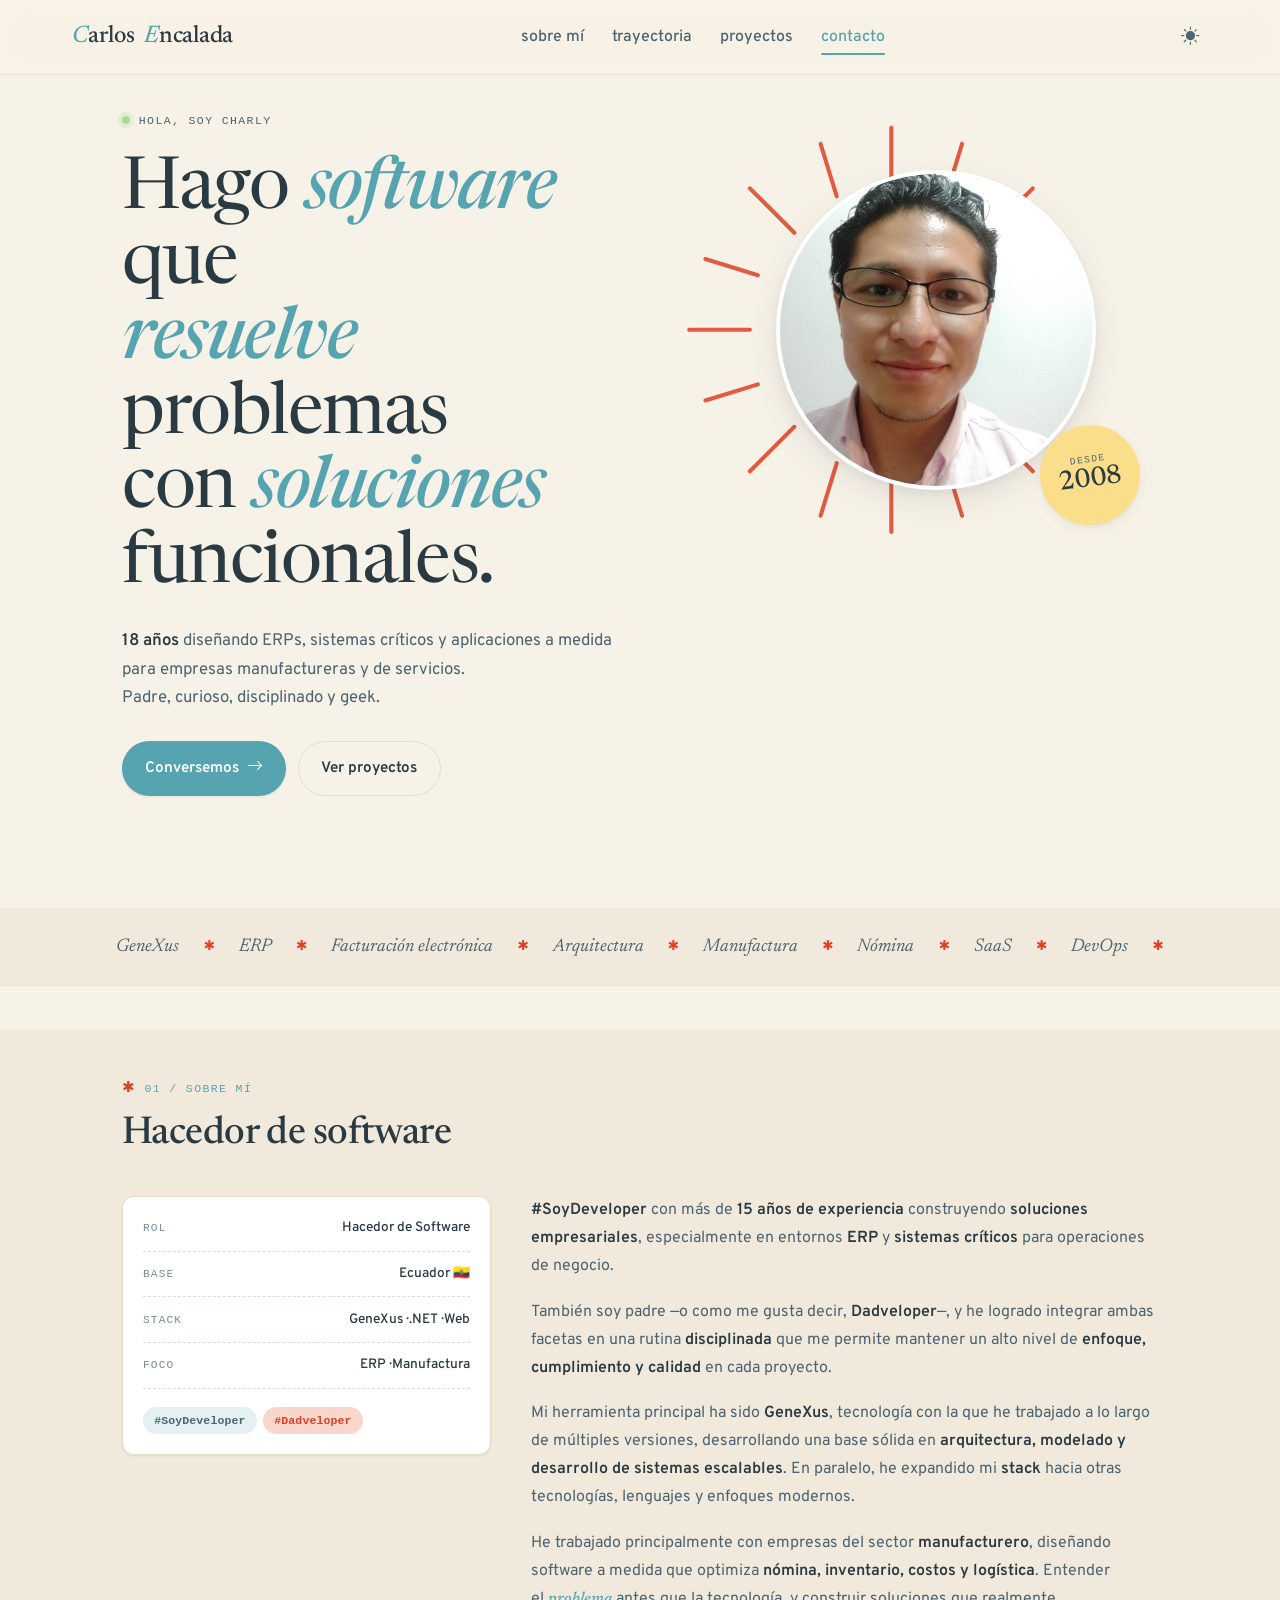
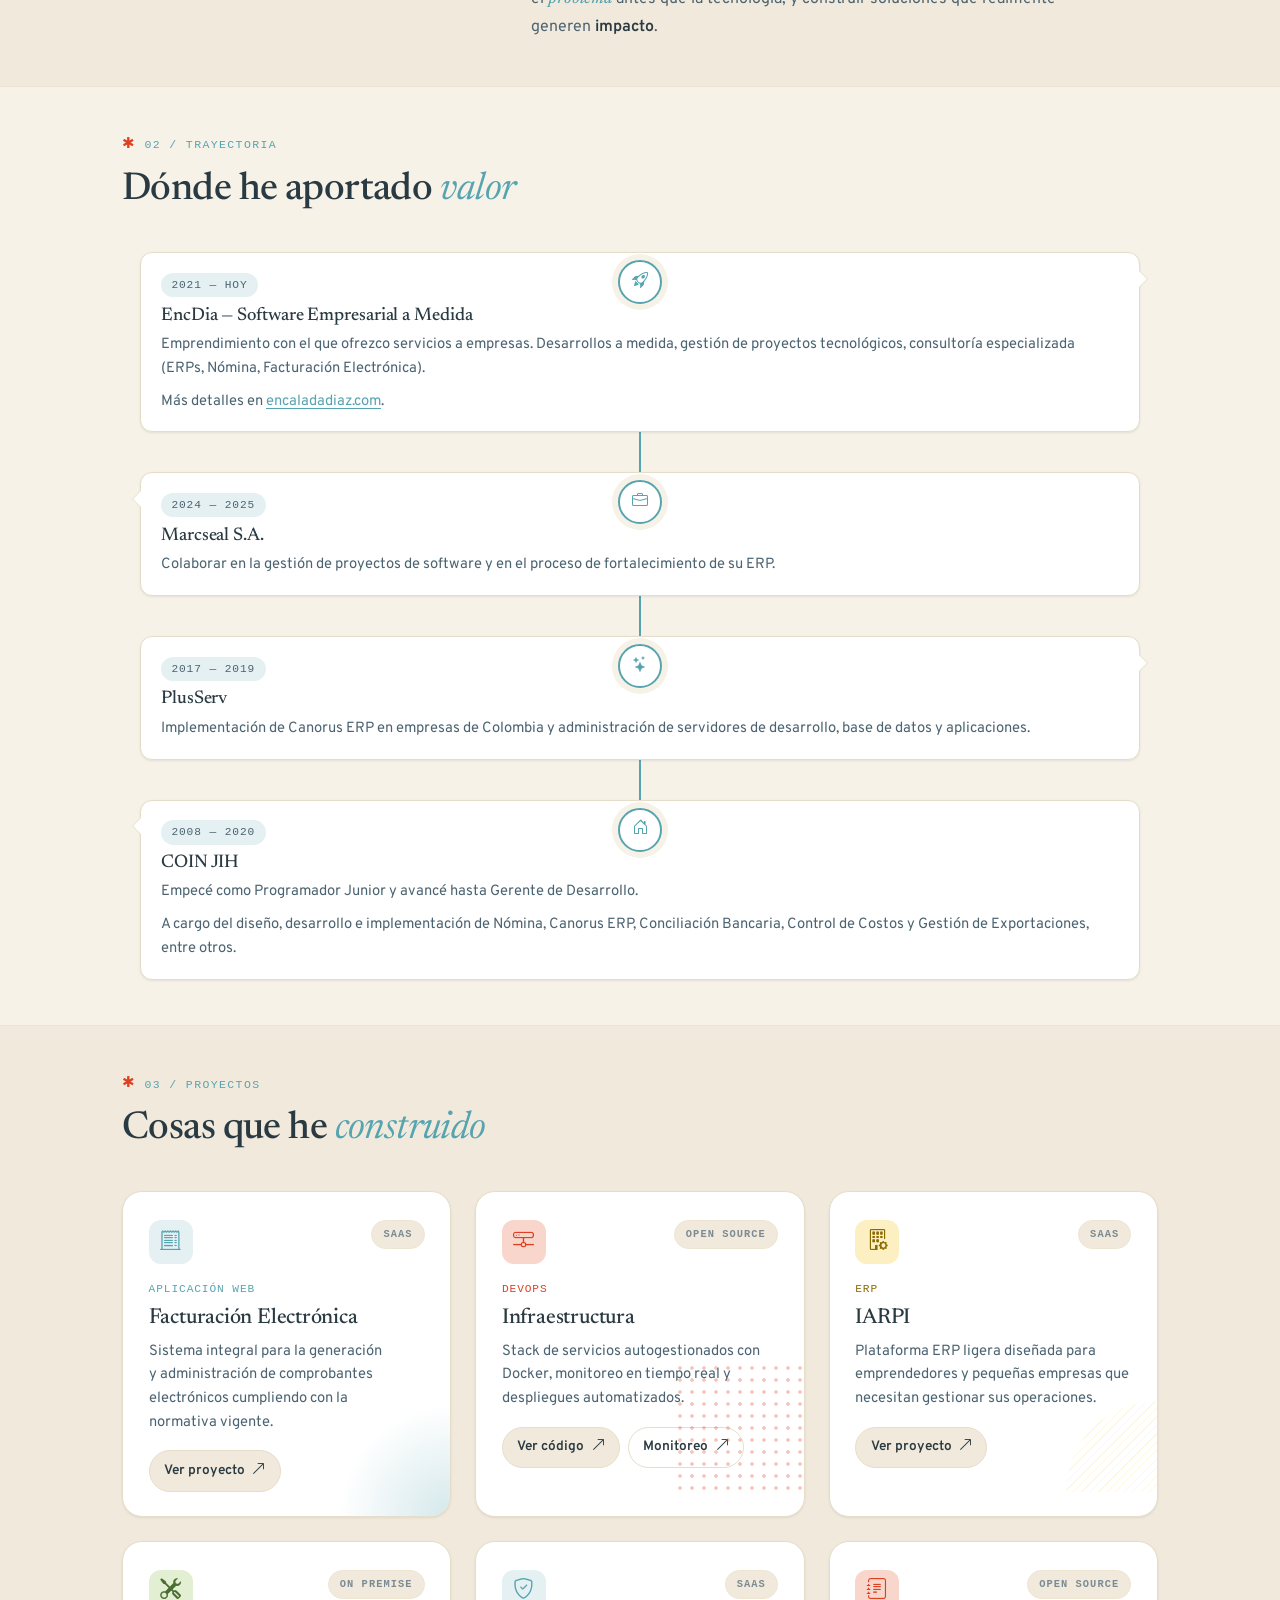
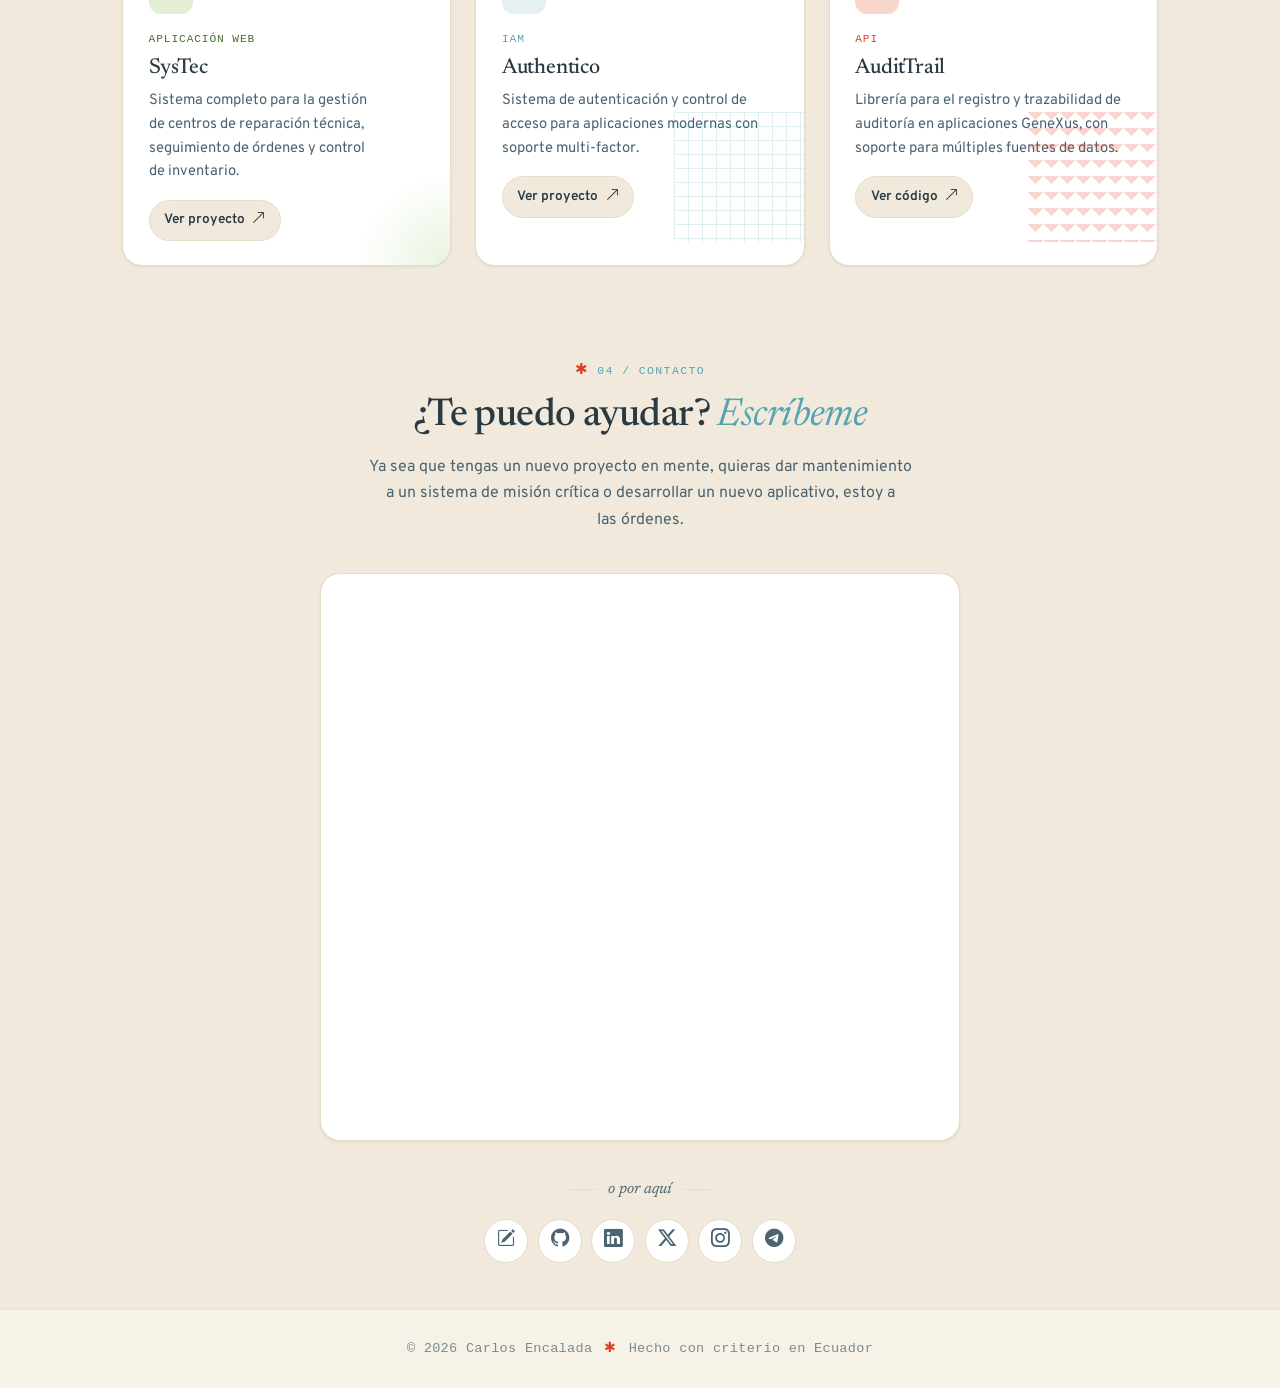
==== commit 54b645d8: "Add Marcseal S.A. entry to experience timeline" ====
--- a/index.html
+++ b/index.html
@@ -28,7 +28,7 @@
       </div>
       <nav class="main-nav" id="mainNav">
         <ul class="nav-list">
-          <li><a href="#about" class="nav-link">about</a></li>
+          <li><a href="#about" class="nav-link">sobre mí</a></li>
           <li><a href="#experiences" class="nav-link">trayectoria</a></li>
           <li><a href="#projects" class="nav-link">proyectos</a></li>
           <li><a href="#contact" class="nav-link">contacto</a></li>
@@ -123,7 +123,7 @@
       <div class="container">
         <div class="section-head">
           <span class="section-index">01 / Sobre mí</span>
-          <h2 class="section-title">Hacedor de software, no de promesas.</h2>
+          <h2 class="section-title">Hacedor de software</h2>
         </div>
         <div class="about-grid">
           <aside class="about-aside">
@@ -173,7 +173,7 @@
       <div class="container">
         <div class="section-head">
           <span class="section-index">02 / Trayectoria</span>
-          <h2 class="section-title">Dónde he aportado <em>valor</em>.</h2>
+          <h2 class="section-title">Dónde he aportado <em>valor</em></h2>
         </div>
         <div class="timeline">
           <div class="timeline-line" aria-hidden="true"></div>
@@ -195,6 +195,20 @@
 
           <article class="timeline-item timeline-right">
             <div class="timeline-marker">
+              <i class="bi bi-briefcase"></i>
+            </div>
+            <div class="timeline-card">
+              <div class="timeline-arrow" aria-hidden="true"></div>
+              <div class="timeline-content">
+                <span class="timeline-date">2024 — 2025</span>
+                <h3>Marcseal S.A.</h3>
+                <p>Colaborar en la gestión de proyectos de software y en el proceso de fortalecimiento de su ERP.</p>
+              </div>
+            </div>
+          </article>
+
+          <article class="timeline-item timeline-left">
+            <div class="timeline-marker">
               <i class="bi bi-stars"></i>
             </div>
             <div class="timeline-card">
@@ -207,7 +221,7 @@
             </div>
           </article>
 
-          <article class="timeline-item timeline-left">
+          <article class="timeline-item timeline-right">
             <div class="timeline-marker">
               <i class="bi bi-house-door"></i>
             </div>
@@ -230,7 +244,7 @@
       <div class="container">
         <div class="section-head">
           <span class="section-index">03 / Proyectos</span>
-          <h2 class="section-title">Cosas que he <em>construido</em>.</h2>
+          <h2 class="section-title">Cosas que he <em>construido</em></h2>
         </div>
         <div class="projects-grid">
 
@@ -385,7 +399,7 @@
       <div class="container">
         <div class="section-head section-head-center">
           <span class="section-index">04 / Contacto</span>
-          <h2 class="section-title">¿Te puedo ayudar? <em>Escríbeme.</em></h2>
+          <h2 class="section-title">¿Te puedo ayudar? <em>Escríbeme</em></h2>
           <p class="section-lede">
             Ya sea que tengas un nuevo proyecto en mente, quieras dar mantenimiento a un sistema de misión crítica o desarrollar un nuevo aplicativo, estoy a las órdenes.
           </p>
--- a/css/style.css
+++ b/css/style.css
@@ -765,7 +765,8 @@
 .timeline-marker {
   position: absolute;
   left: -2.5rem;
-  top: 0.5rem;
+  top: 50%;
+  transform: translateY(-50%);
   width: 2.25rem;
   height: 2.25rem;
   border-radius: 50%;
@@ -784,7 +785,7 @@
 .timeline-item:hover .timeline-marker {
   background-color: var(--teal);
   color: #fff;
-  transform: scale(1.08);
+  transform: translateY(-50%) scale(1.08);
 }
 
 .timeline-card {
@@ -843,6 +844,10 @@
   background-color: var(--teal-pale);
   padding: 0.18rem 0.65rem;
   border-radius: var(--r-pill);
+}
+
+html.dark .timeline-date {
+  color: var(--yellow);
 }
 
 .timeline-content p {
@@ -1305,8 +1310,8 @@
 
   .timeline-marker {
     left: 50%;
+    top: 0.5rem;
     transform: translateX(-50%);
-    top: auto;
     width: 2.75rem;
     height: 2.75rem;
     background-color: var(--surface);
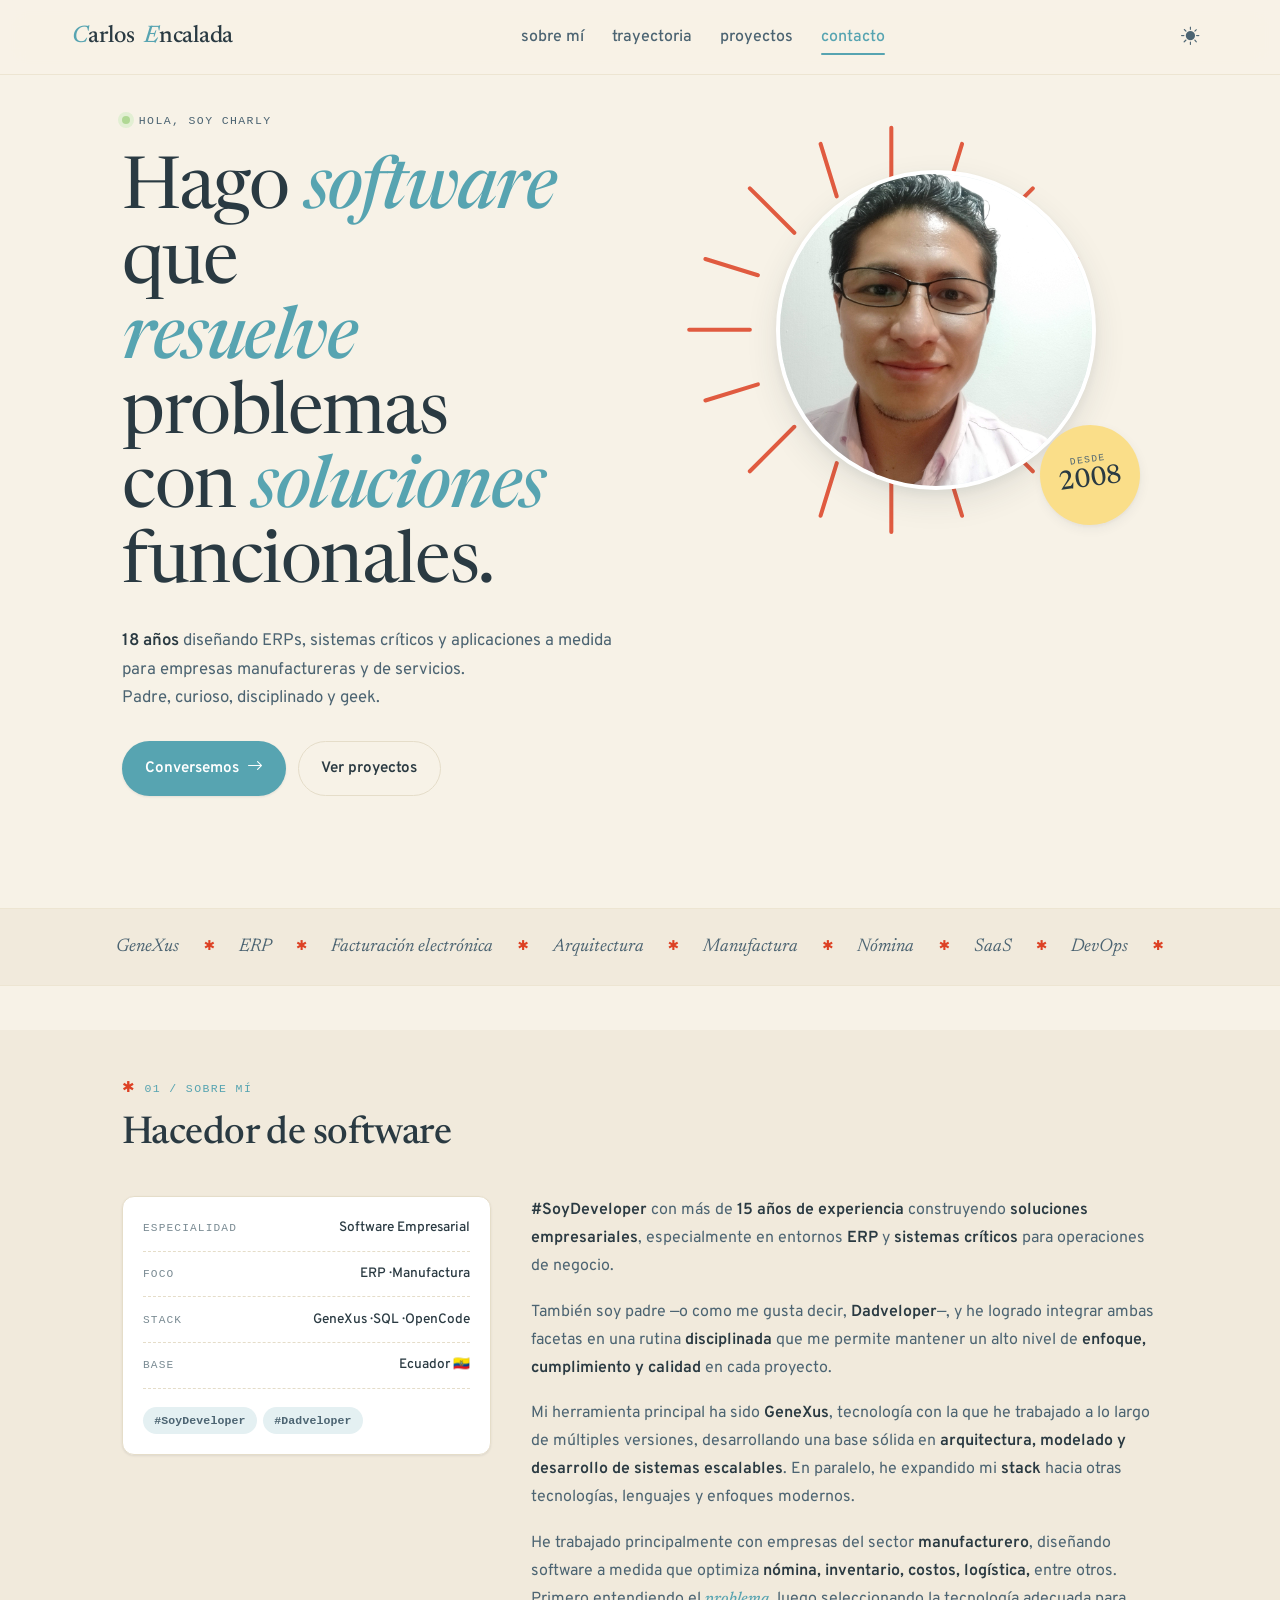
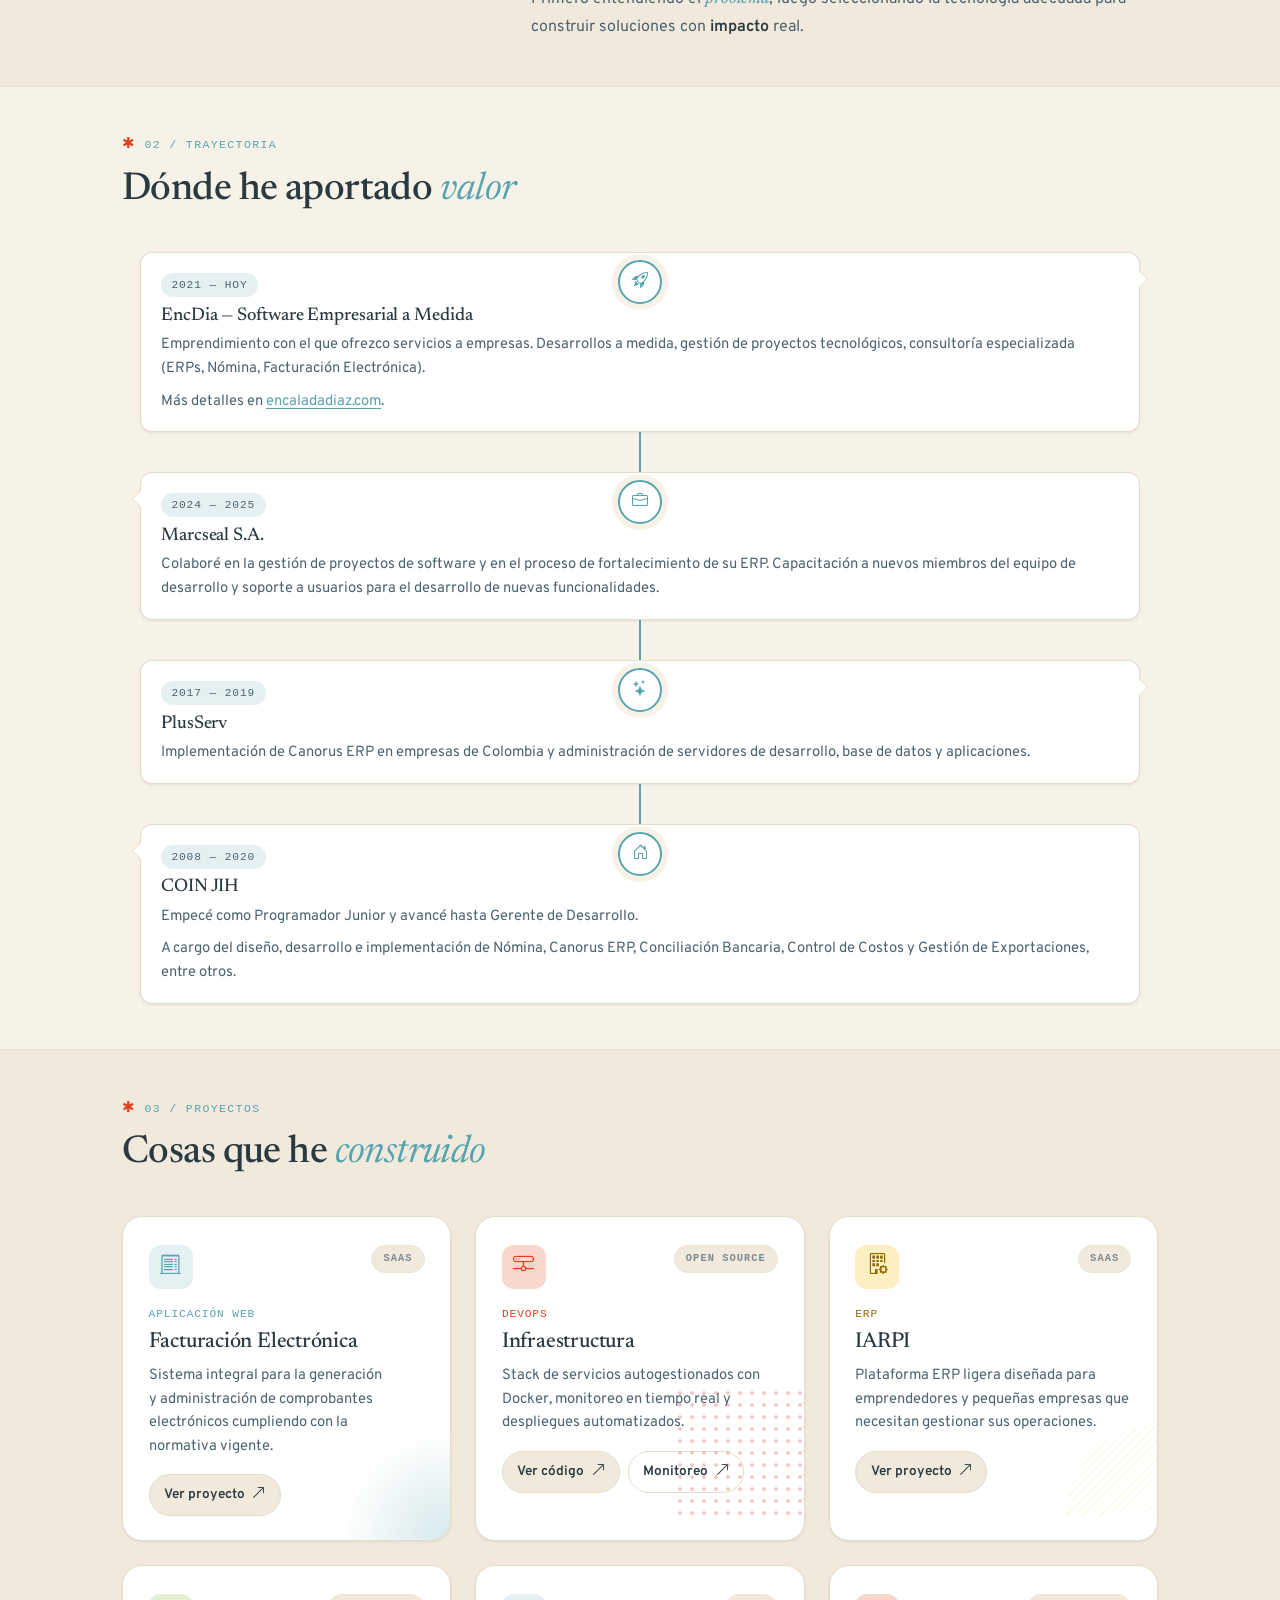
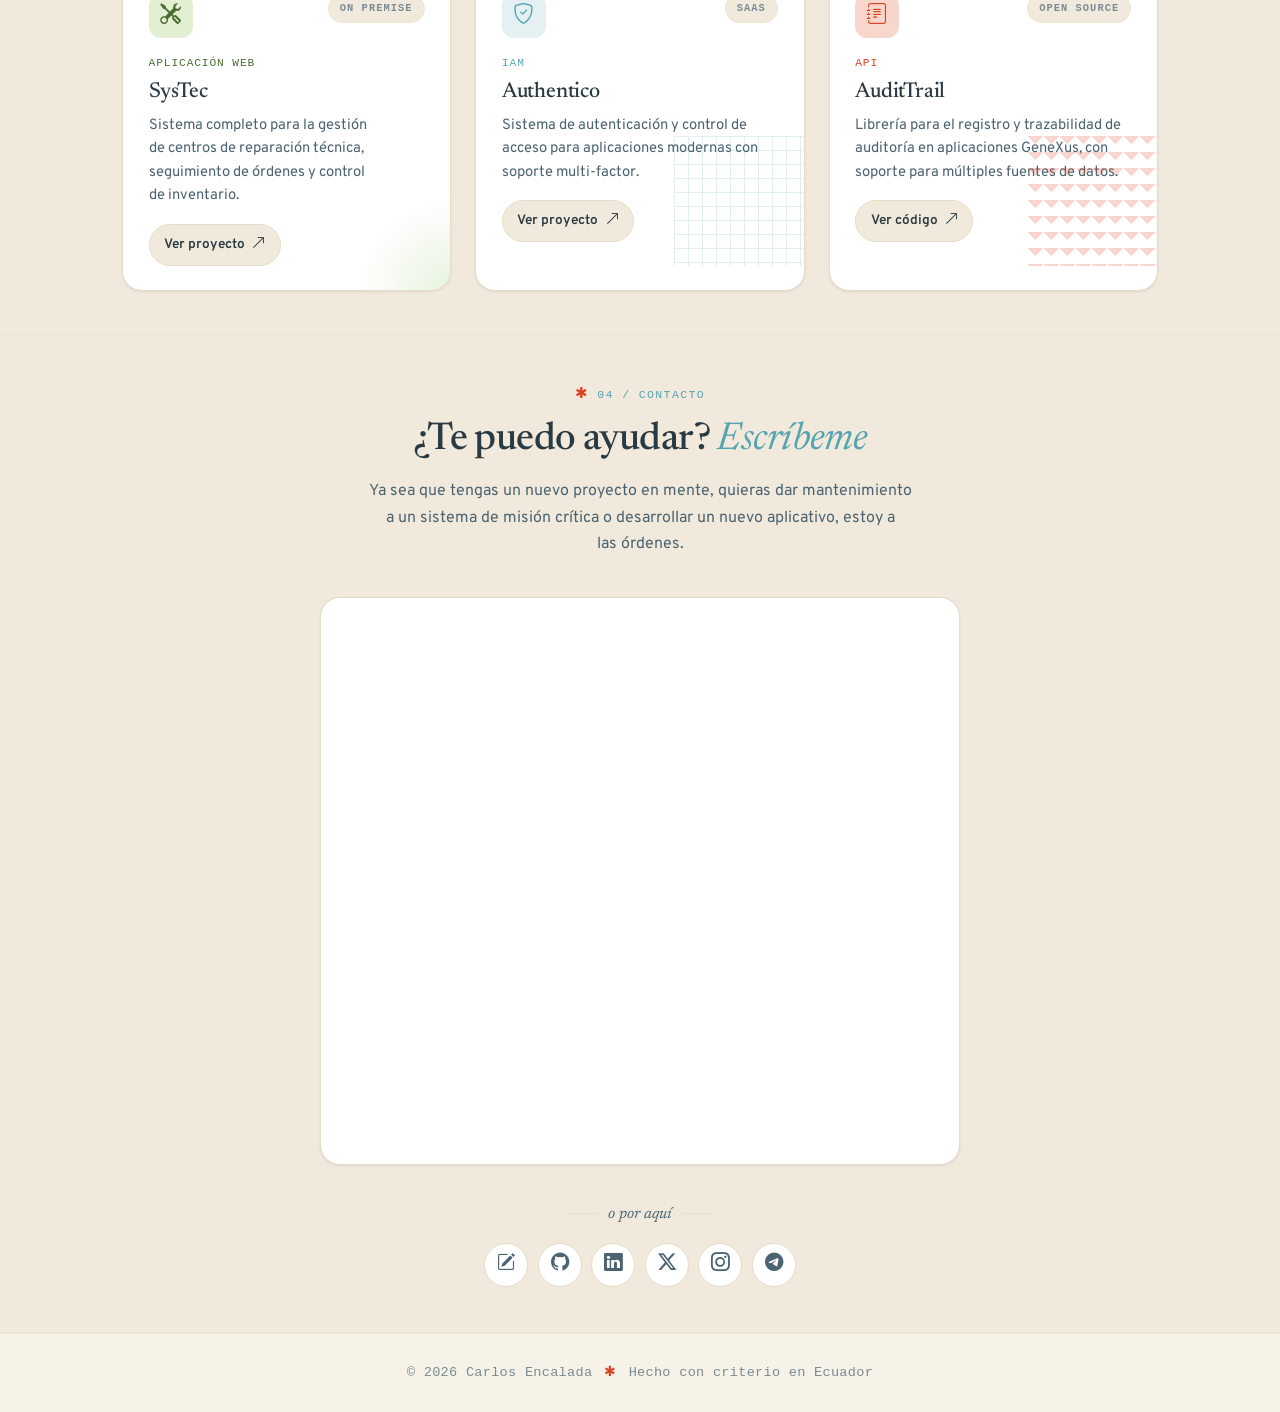
==== commit f5c38ccd: "Remove transparentBackground from Tally iframe so form labels are visible in dark mode" ====
--- a/index.html
+++ b/index.html
@@ -129,24 +129,24 @@
           <aside class="about-aside">
             <div class="about-card">
               <div class="about-card-row">
-                <span class="about-card-label">Rol</span>
-                <span class="about-card-value">Hacedor de Software</span>
+                <span class="about-card-label">Especialidad</span>
+                <span class="about-card-value">Software Empresarial</span>
+              </div>
+              <div class="about-card-row">
+                <span class="about-card-label">Foco</span>
+                <span class="about-card-value">ERP · Manufactura</span>
+              </div>
+              <div class="about-card-row">
+                <span class="about-card-label">Stack</span>
+                <span class="about-card-value">GeneXus · SQL · OpenCode</span>
               </div>
               <div class="about-card-row">
                 <span class="about-card-label">Base</span>
                 <span class="about-card-value">Ecuador 🇪🇨</span>
               </div>
-              <div class="about-card-row">
-                <span class="about-card-label">Stack</span>
-                <span class="about-card-value">GeneXus · .NET · Web</span>
-              </div>
-              <div class="about-card-row">
-                <span class="about-card-label">Foco</span>
-                <span class="about-card-value">ERP · Manufactura</span>
-              </div>
               <div class="about-card-row about-card-row-tag">
                 <span class="tag tag-teal">#SoyDeveloper</span>
-                <span class="tag tag-coral">#Dadveloper</span>
+                <span class="tag tag-teal">#Dadveloper</span>
               </div>
             </div>
           </aside>
@@ -161,7 +161,7 @@
               Mi herramienta principal ha sido <strong>GeneXus</strong>, tecnología con la que he trabajado a lo largo de múltiples versiones, desarrollando una base sólida en <strong>arquitectura, modelado y desarrollo de sistemas escalables</strong>. En paralelo, he expandido mi <strong>stack</strong> hacia otras tecnologías, lenguajes y enfoques modernos.
             </p>
             <p>
-              He trabajado principalmente con empresas del sector <strong>manufacturero</strong>, diseñando software a medida que optimiza <strong>nómina, inventario, costos y logística</strong>. Entender el <em>problema</em> antes que la tecnología, y construir soluciones que realmente generen <strong>impacto</strong>.
+              He trabajado principalmente con empresas del sector <strong>manufacturero</strong>, diseñando software a medida que optimiza <strong>nómina, inventario, costos, logística, </strong> entre otros. Primero entendiendo el <em>problema</em>, luego seleccionando la tecnología adecuada para construir soluciones con <strong>impacto</strong> real.
             </p>
           </div>
         </div>
@@ -202,7 +202,7 @@
               <div class="timeline-content">
                 <span class="timeline-date">2024 — 2025</span>
                 <h3>Marcseal S.A.</h3>
-                <p>Colaborar en la gestión de proyectos de software y en el proceso de fortalecimiento de su ERP.</p>
+                <p>Colaboré en la gestión de proyectos de software y en el proceso de fortalecimiento de su ERP. Capacitación a nuevos miembros del equipo de desarrollo y soporte a usuarios para el desarrollo de nuevas funcionalidades.</p>
               </div>
             </div>
           </article>
@@ -405,7 +405,7 @@
           </p>
         </div>
         <div class="contact-form">
-          <iframe src="https://tally.so/embed/3jRBR3?hideTitle=1&amp;transparentBackground=1" width="100%" height="550" frameborder="0" marginheight="0" marginwidth="0" title="Formulario de contacto"></iframe>
+          <iframe src="https://tally.so/embed/3jRBR3?hideTitle=1" width="100%" height="550" frameborder="0" marginheight="0" marginwidth="0" title="Formulario de contacto"></iframe>
         </div>
         <div class="social-block">
           <span class="social-label">o por aquí</span>
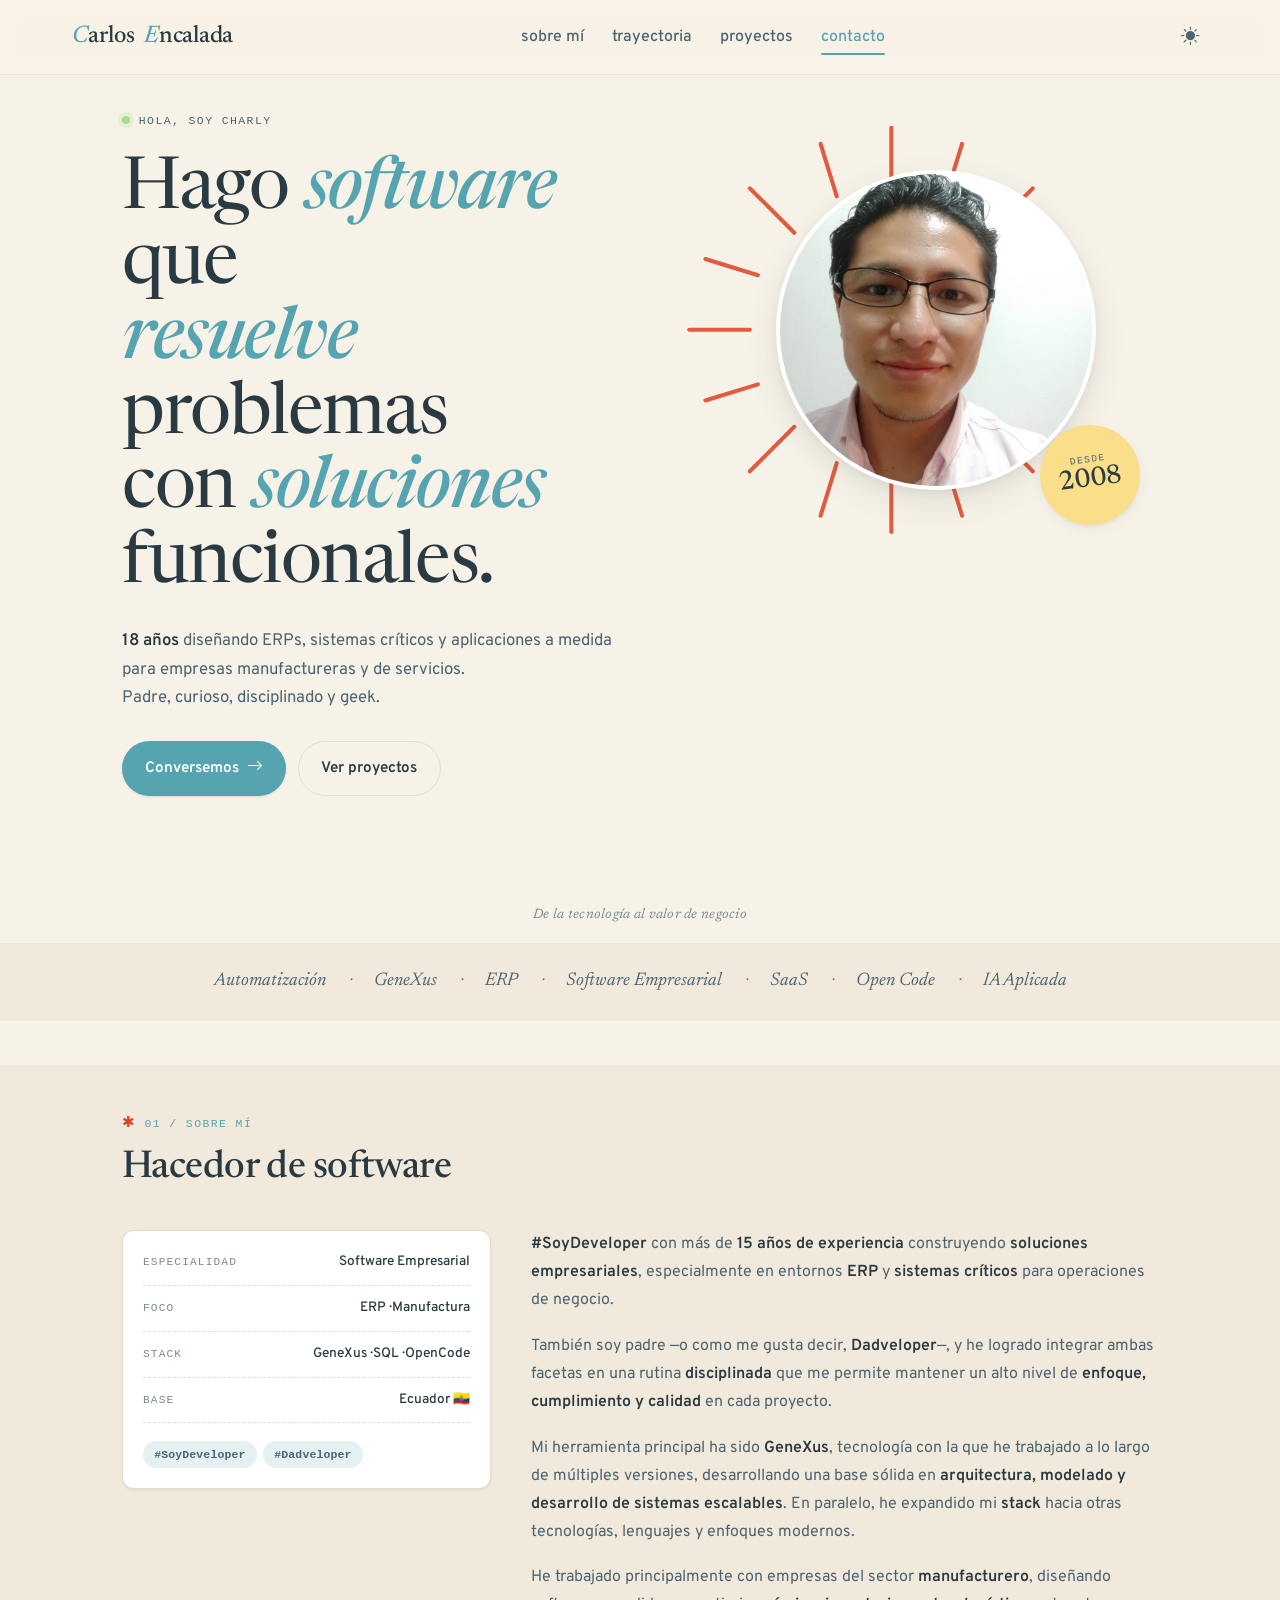
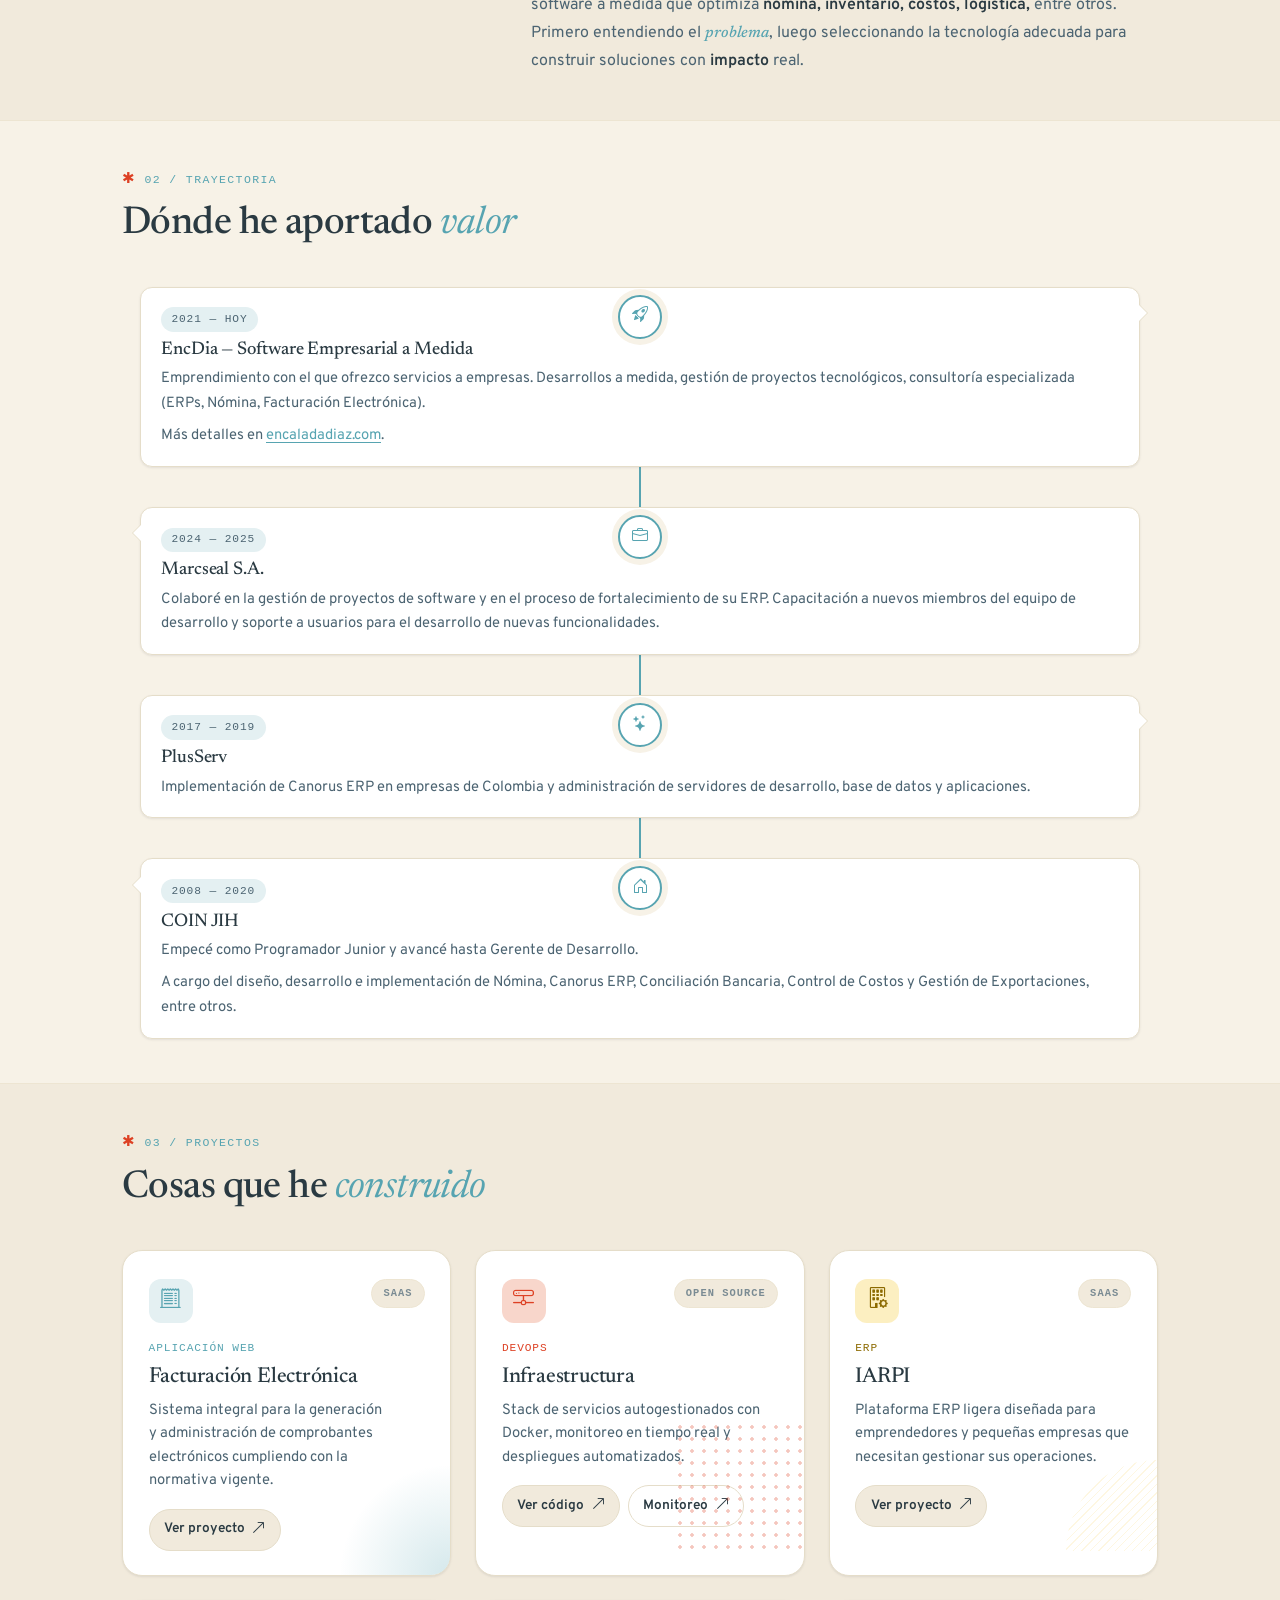
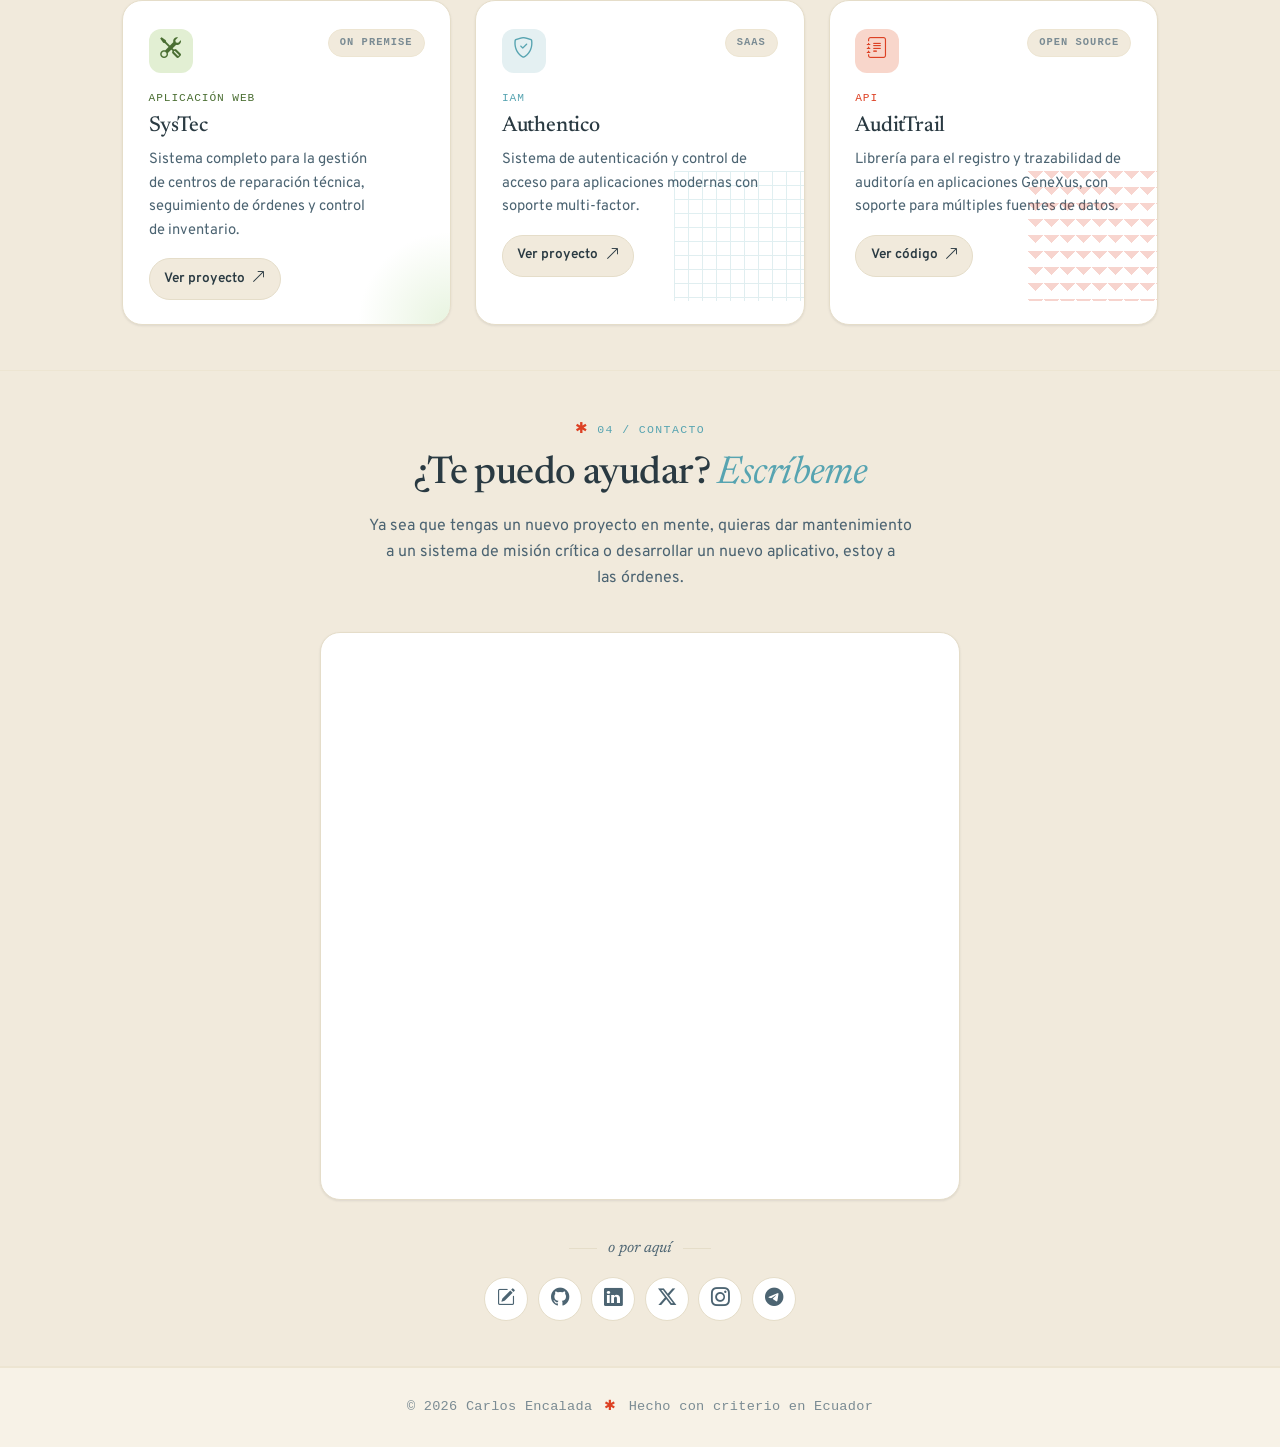
==== commit 249be0ec: "Add subtle centered title above hero strip" ====
--- a/index.html
+++ b/index.html
@@ -98,23 +98,21 @@
           </div>
         </div>
       </div>
+      <p class="hero-strip-title">De la tecnología al valor de negocio</p>
       <div class="hero-strip" aria-hidden="true">
+        <span>Automatización</span>
+        <span class="strip-dot">·</span>
         <span>GeneXus</span>
-        <span class="strip-dot">✱</span>
+        <span class="strip-dot">·</span>
         <span>ERP</span>
-        <span class="strip-dot">✱</span>
-        <span>Facturación electrónica</span>
-        <span class="strip-dot">✱</span>
-        <span>Arquitectura</span>
-        <span class="strip-dot">✱</span>
-        <span>Manufactura</span>
-        <span class="strip-dot">✱</span>
-        <span>Nómina</span>
-        <span class="strip-dot">✱</span>
+        <span class="strip-dot">·</span>
+        <span>Software Empresarial</span>
+        <span class="strip-dot">·</span>
         <span>SaaS</span>
-        <span class="strip-dot">✱</span>
-        <span>DevOps</span>
-        <span class="strip-dot">✱</span>
+        <span class="strip-dot">·</span>
+        <span>Open Code</span>
+        <span class="strip-dot">·</span>
+        <span>IA Aplicada</span>
       </div>
     </section>
 
--- a/css/style.css
+++ b/css/style.css
@@ -579,6 +579,17 @@
 }
 
 /* Hero marquee strip */
+.hero-strip-title {
+  text-align: center;
+  margin: 0;
+  padding: 0.75rem 1rem 0;
+  font-family: var(--font-serif);
+  font-style: italic;
+  font-size: 0.85rem;
+  color: var(--muted);
+  letter-spacing: 0.02em;
+}
+
 .hero-strip {
   display: flex;
   align-items: center;
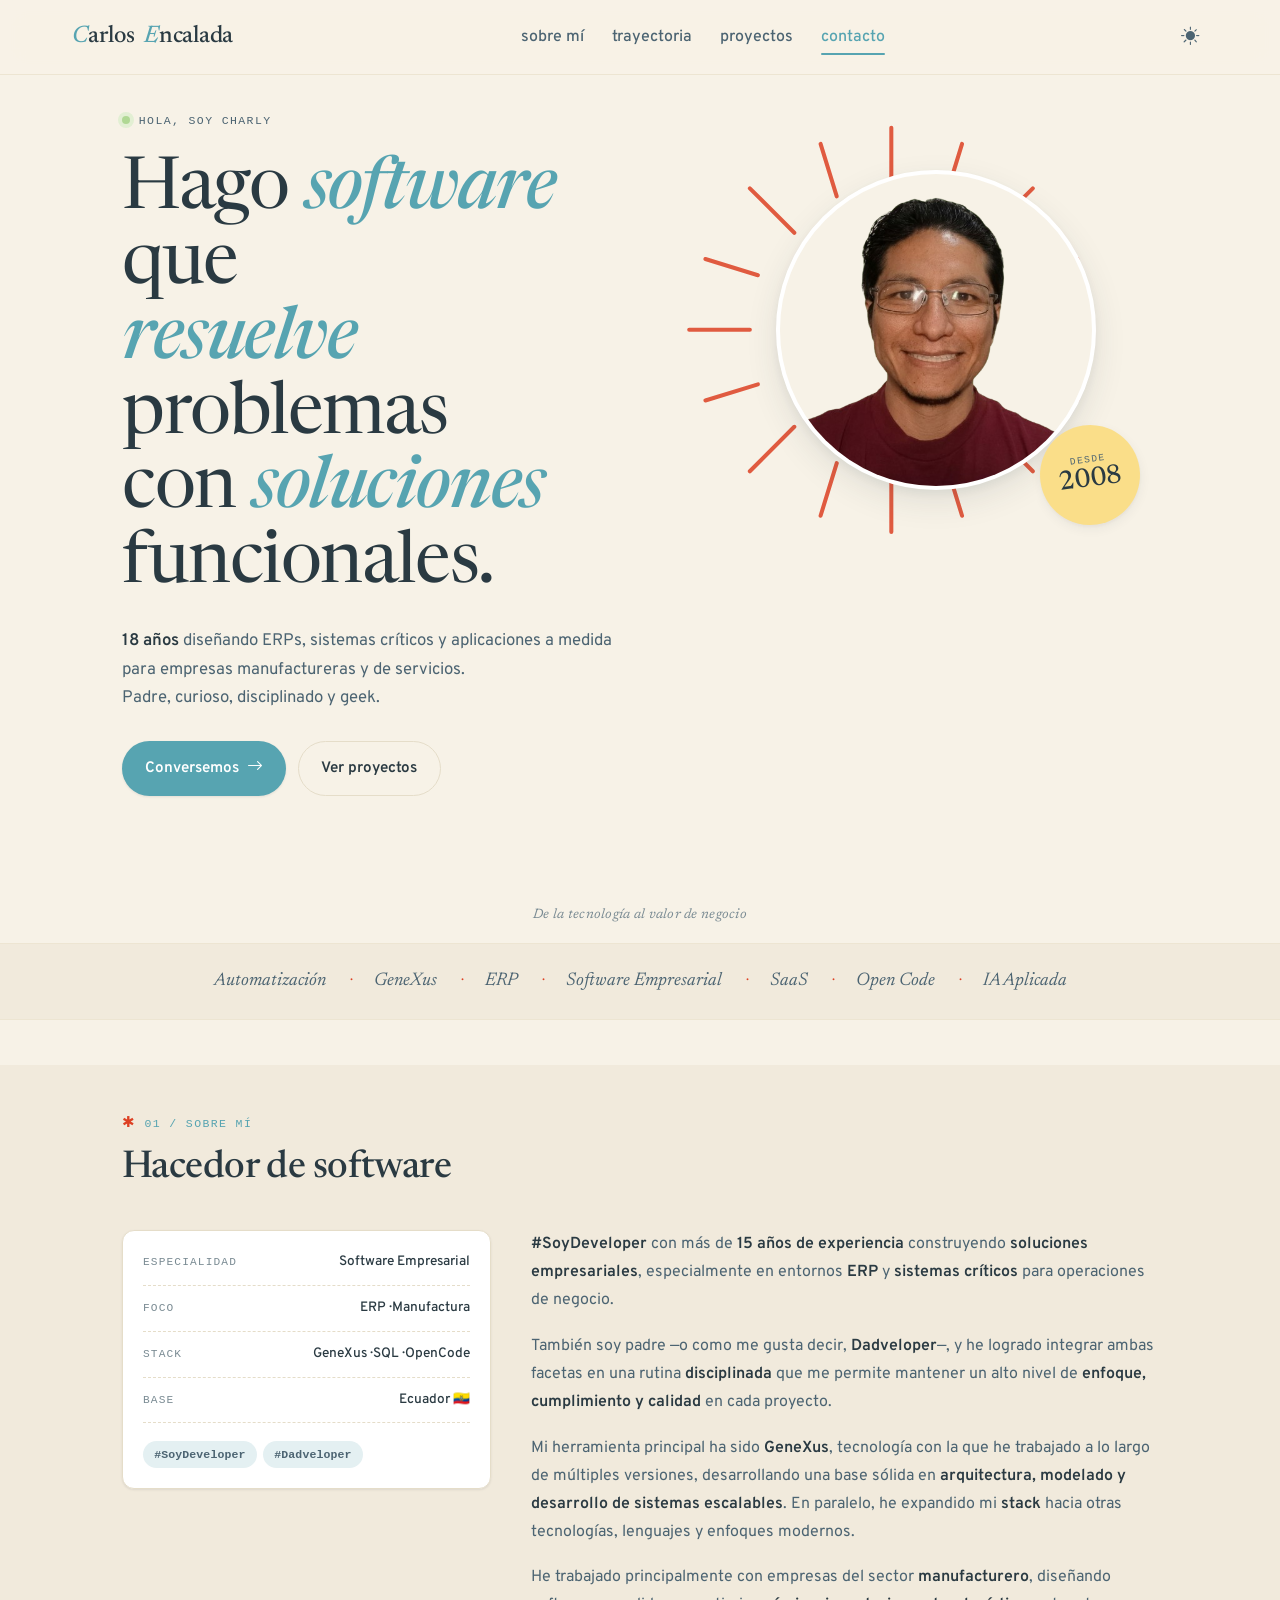
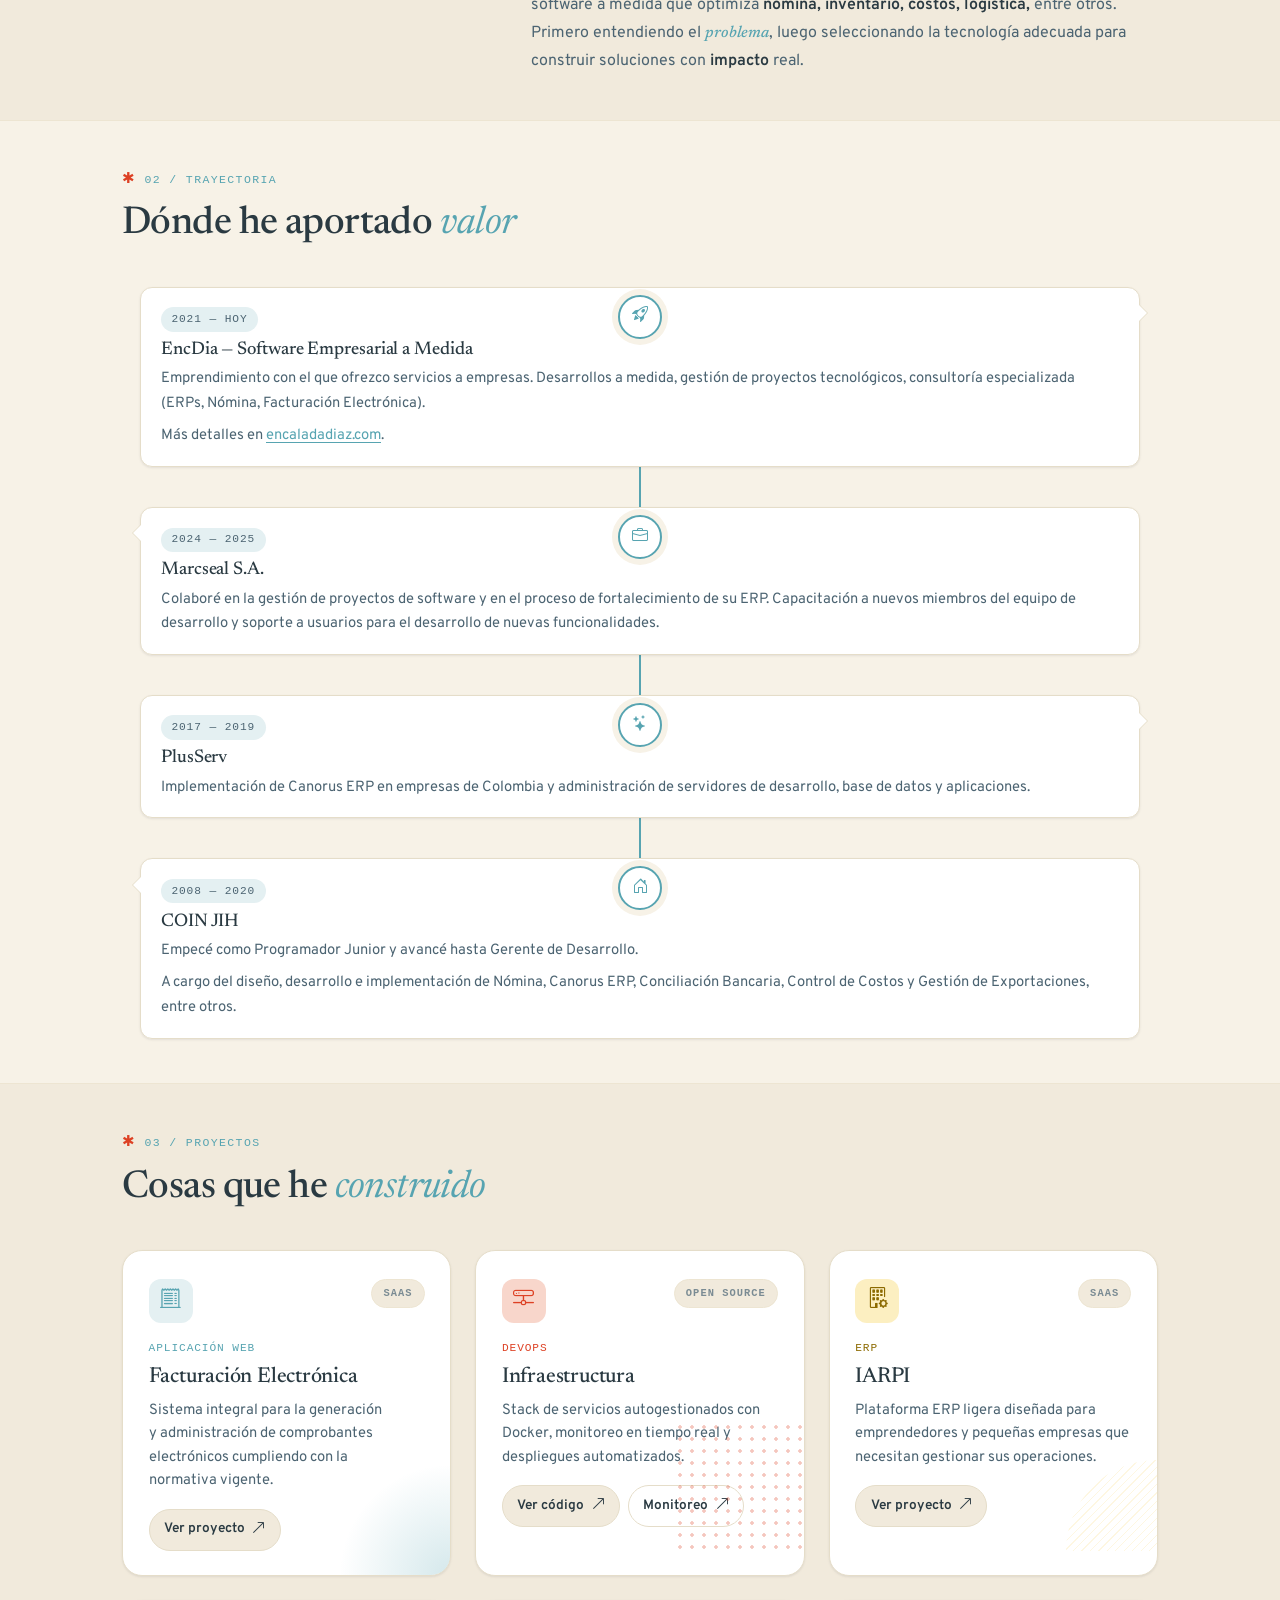
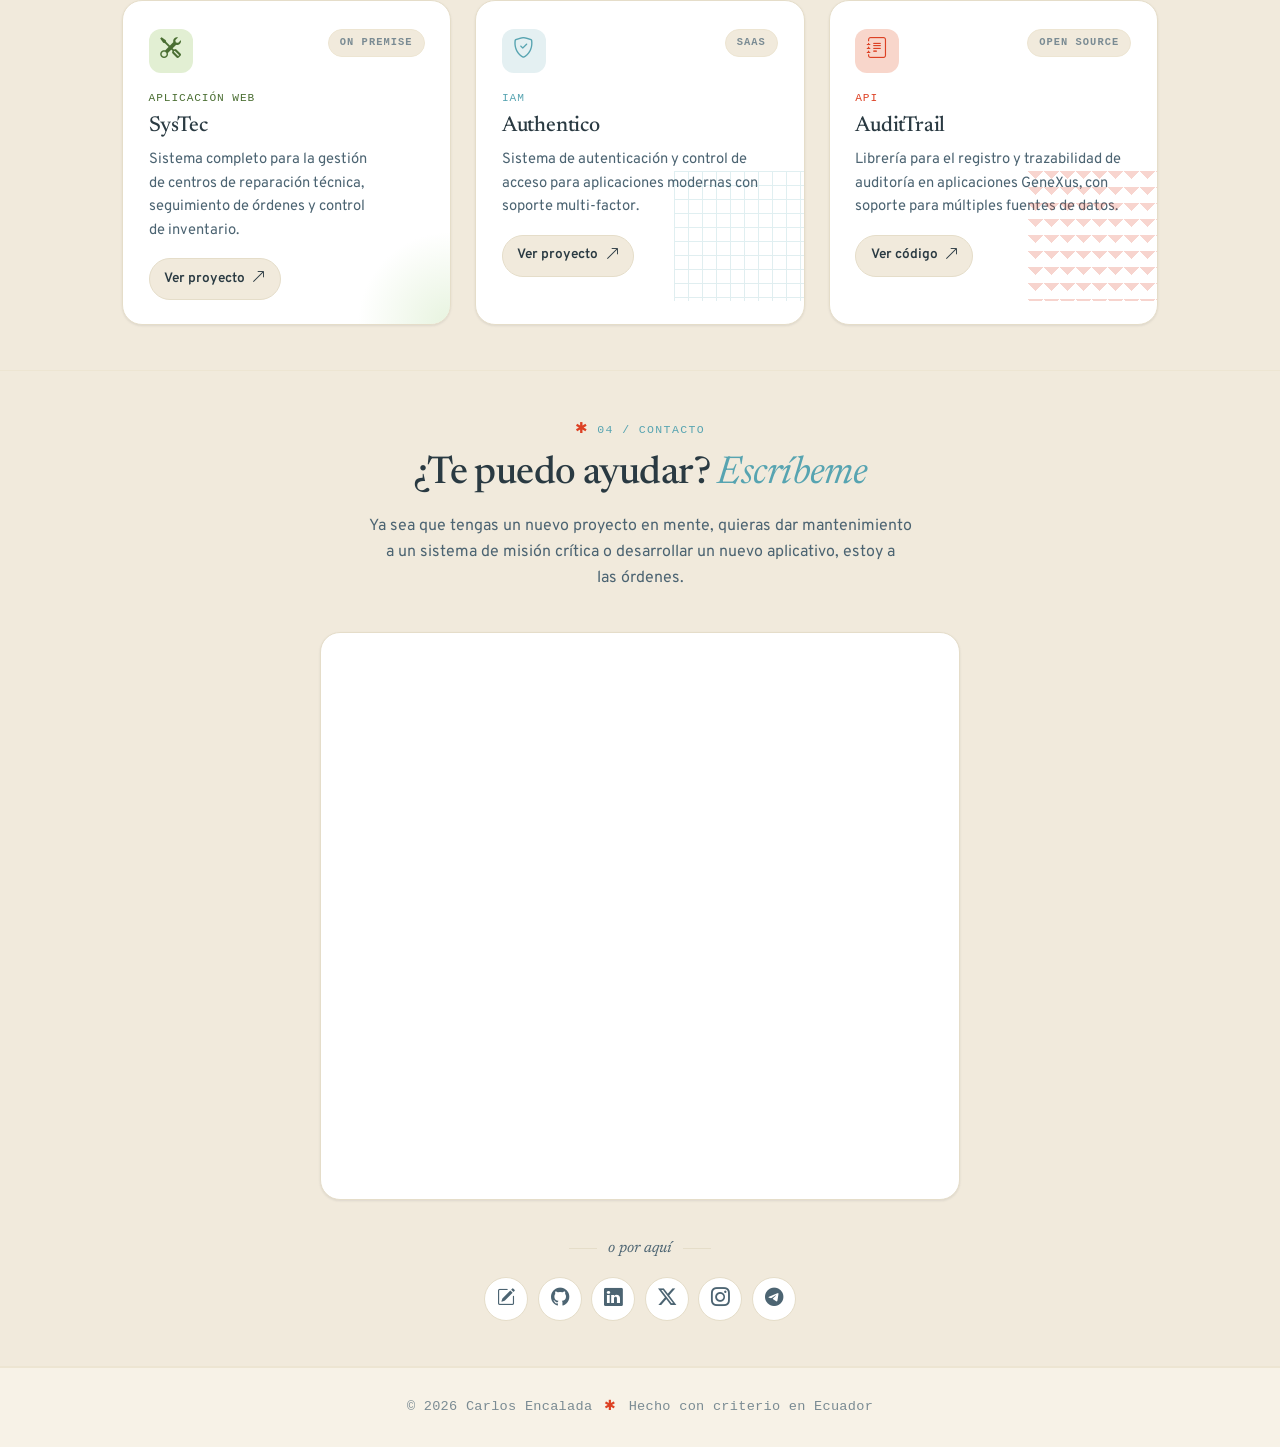
==== commit 9609c72a: "Fix: Archivos auxiliares" ====
--- a/index.html
+++ b/index.html
@@ -4,7 +4,12 @@
   <meta name="viewport" content="width=device-width, initial-scale=1.0">
   <title>Carlos Encalada — Hacedor de Software</title>
   <meta name="description" content="Carlos Encalada — Hacedor de Software con 15+ años construyendo soluciones empresariales, ERPs y sistemas críticos para operaciones de negocio.">
-  <link rel="icon" type="image/png" href="favicon.png">
+  <link rel="icon" type="image/png" href="/favicon-96x96.png" sizes="96x96">
+  <link rel="icon" type="image/svg+xml" href="/favicon.svg">
+  <link rel="shortcut icon" href="/favicon.ico">
+  <link rel="apple-touch-icon" sizes="180x180" href="/apple-touch-icon.png">
+  <meta name="apple-mobile-web-app-title" content="Charly">
+  <link rel="manifest" href="/site.webmanifest">
   <link rel="preconnect" href="https://fonts.googleapis.com">
   <link rel="preconnect" href="https://fonts.gstatic.com" crossorigin="">
   <link href="https://fonts.googleapis.com/css2?family=Newsreader:ital,opsz,wght@0,6..72,400;0,6..72,500;0,6..72,600;1,6..72,400;1,6..72,500&amp;family=Overpass:wght@300;400;500;600;700&amp;display=swap" rel="stylesheet">
@@ -90,7 +95,7 @@
             </g>
           </svg>
           <div class="hero-portrait-frame">
-            <img src="foto.jpg" alt="Foto de Carlos Encalada" class="hero-portrait-img">
+            <img src="foto.png" alt="Foto de Carlos Encalada" class="hero-portrait-img">
           </div>
           <div class="hero-portrait-badge">
             <span class="badge-line">desde</span>
@@ -99,7 +104,7 @@
         </div>
       </div>
       <p class="hero-strip-title">De la tecnología al valor de negocio</p>
-      <div class="hero-strip" aria-hidden="true">
+      <div class="hero-strip hero-strip-desktop" aria-hidden="true">
         <span>Automatización</span>
         <span class="strip-dot">·</span>
         <span>GeneXus</span>
@@ -113,6 +118,15 @@
         <span>Open Code</span>
         <span class="strip-dot">·</span>
         <span>IA Aplicada</span>
+      </div>
+      <div class="hero-strip hero-strip-mobile" aria-hidden="true">
+        <span>Automatización</span>
+        <span>IA Aplicada</span>
+        <span>GeneXus</span>
+        <span>Open Code</span>
+        <span>ERP</span>
+        <span>SaaS</span>
+        <span class="strip-center">Software Empresarial</span>
       </div>
     </section>
 
--- a/css/style.css
+++ b/css/style.css
@@ -526,7 +526,7 @@
   aspect-ratio: 1;
   border-radius: 50%;
   overflow: hidden;
-  background-color: var(--teal-pale);
+  background-color: var(--bg);
   box-shadow: var(--shadow-lg);
   border: 4px solid var(--surface);
   z-index: 2;
@@ -579,6 +579,17 @@
 }
 
 /* Hero marquee strip */
+@keyframes strip-pulse {
+  0%, 100% {
+    color: var(--fg-soft);
+    font-weight: 400;
+  }
+  50% {
+    color: var(--teal);
+    font-weight: 700;
+  }
+}
+
 .hero-strip-title {
   text-align: center;
   margin: 0;
@@ -607,6 +618,18 @@
   color: var(--fg-soft);
 }
 
+.hero-strip > span:not(.strip-dot) {
+  animation: strip-pulse 5s ease-in-out infinite;
+}
+
+.hero-strip > span:nth-child(1)  { animation-delay: 0s; }
+.hero-strip > span:nth-child(3)  { animation-delay: 0.3s; }
+.hero-strip > span:nth-child(5)  { animation-delay: 0.6s; }
+.hero-strip > span:nth-child(7)  { animation-delay: 0.9s; }
+.hero-strip > span:nth-child(9)  { animation-delay: 0.6s; }
+.hero-strip > span:nth-child(11) { animation-delay: 0.3s; }
+.hero-strip > span:nth-child(13) { animation-delay: 0s; }
+
 .strip-dot {
   color: var(--coral);
   font-style: normal;
@@ -614,9 +637,41 @@
   font-size: 0.85rem;
 }
 
+.hero-strip-mobile {
+  display: grid;
+  grid-template-columns: 1fr 1fr;
+  gap: 0.6rem 1.5rem;
+  padding: 1rem;
+}
+
+.hero-strip-mobile > span {
+  justify-self: start;
+}
+
+.hero-strip-mobile > span:nth-child(even) {
+  justify-self: end;
+}
+
+.hero-strip-mobile > span.strip-center {
+  grid-column: 1 / -1;
+  justify-self: center;
+}
+
+.hero-strip-mobile > span:nth-child(1) { animation-delay: 0s; }
+.hero-strip-mobile > span:nth-child(2) { animation-delay: 0s; }
+.hero-strip-mobile > span:nth-child(3) { animation-delay: 0.3s; }
+.hero-strip-mobile > span:nth-child(4) { animation-delay: 0.3s; }
+.hero-strip-mobile > span:nth-child(5) { animation-delay: 0.6s; }
+.hero-strip-mobile > span:nth-child(6) { animation-delay: 0.6s; }
+.hero-strip-mobile > span:nth-child(7) { animation-delay: 0.9s; }
+
+.hero-strip-desktop {
+  display: none;
+}
+
 /* ============================================================
-   About
-   ============================================================ */
+    About
+    ============================================================ */
 
 .about-grid {
   display: grid;
@@ -1393,6 +1448,14 @@
   .hero-strip::-webkit-scrollbar {
     display: none;
   }
+
+  .hero-strip-desktop {
+    display: flex;
+  }
+
+  .hero-strip-mobile {
+    display: none;
+  }
 }
 
 /* ============================================================
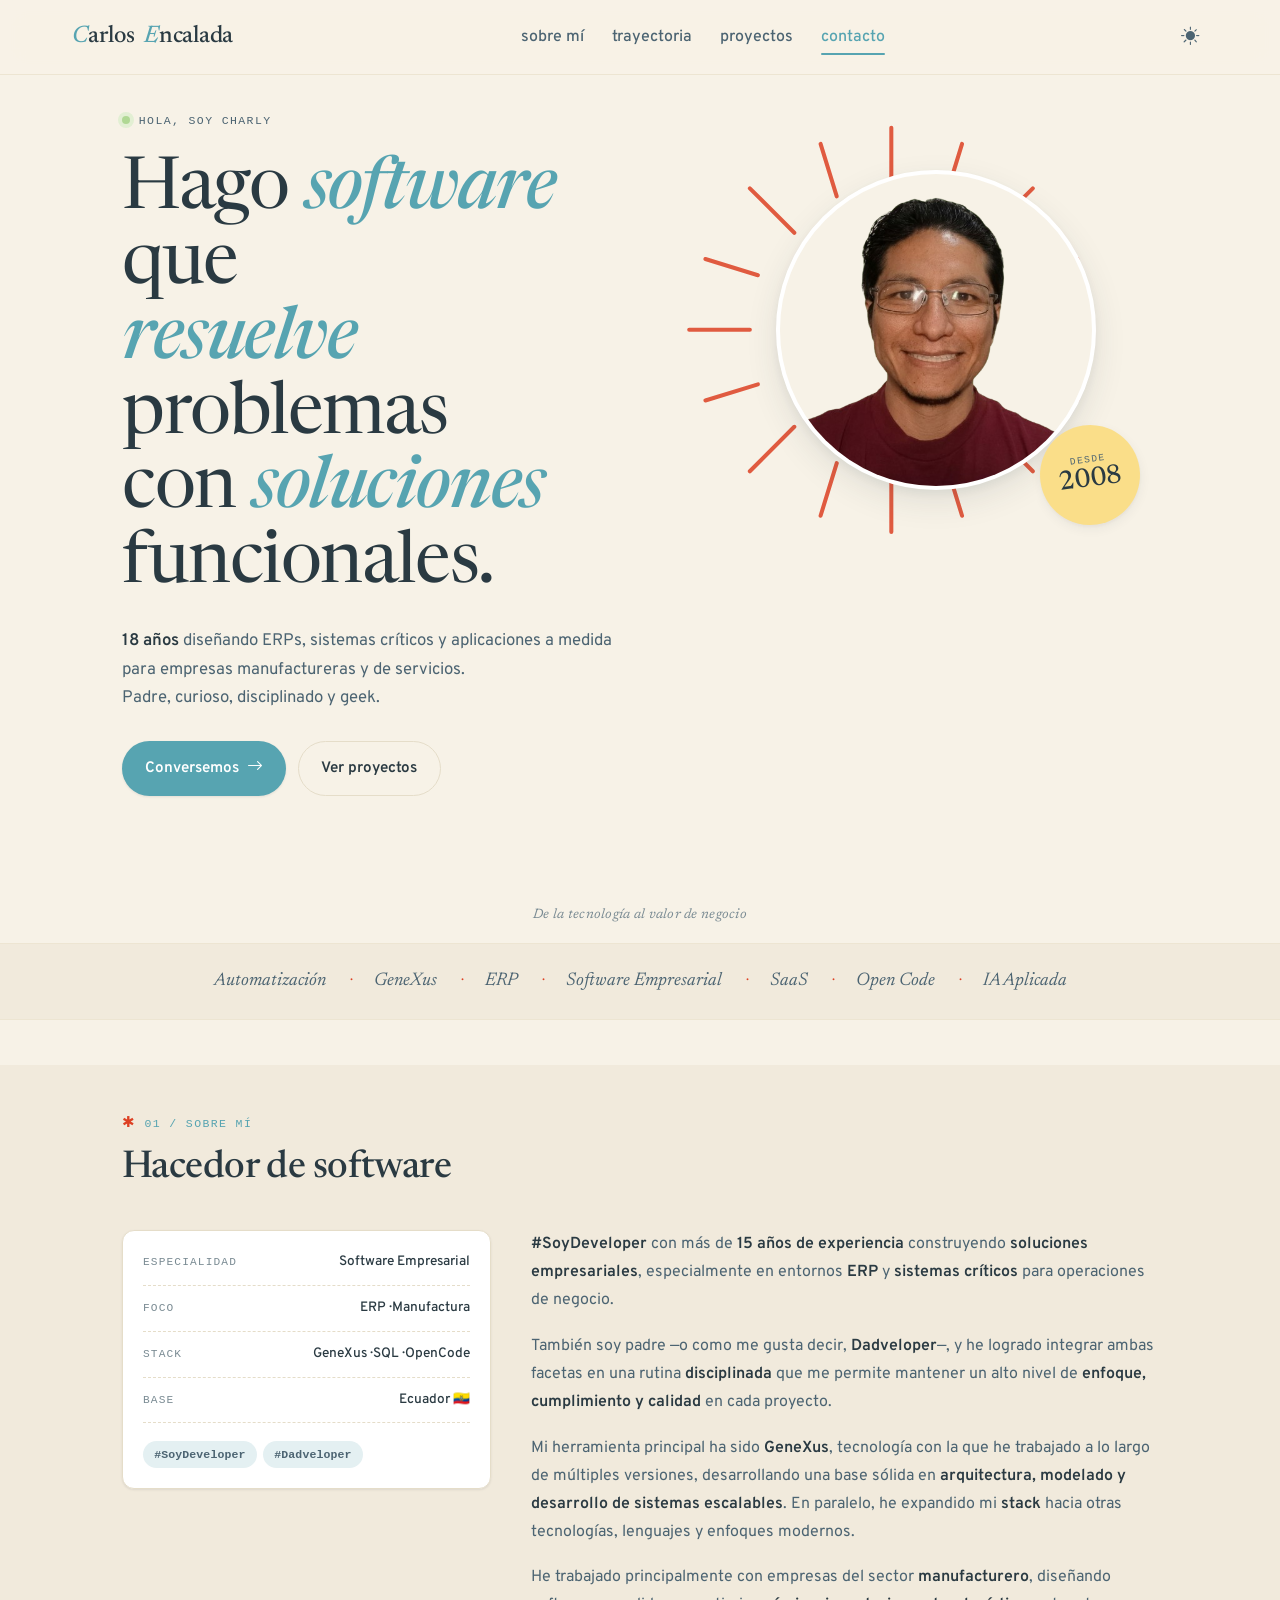
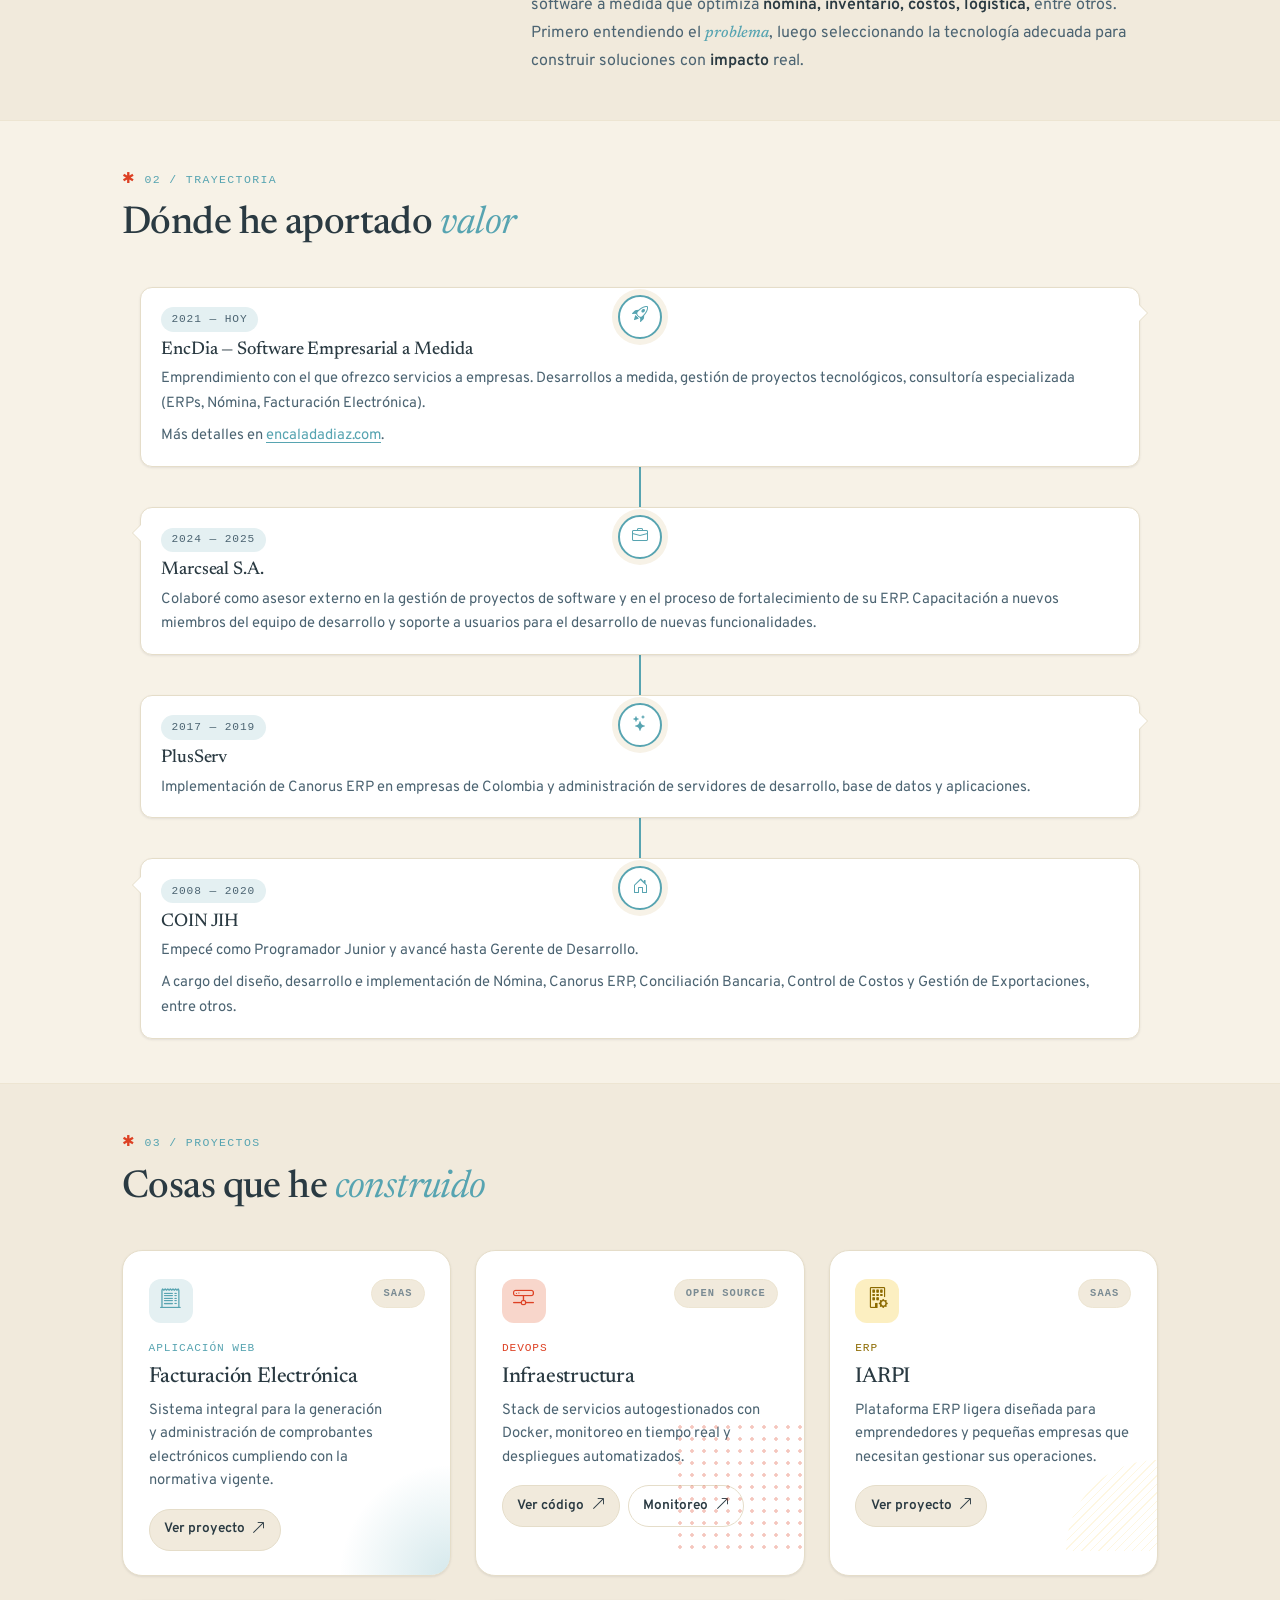
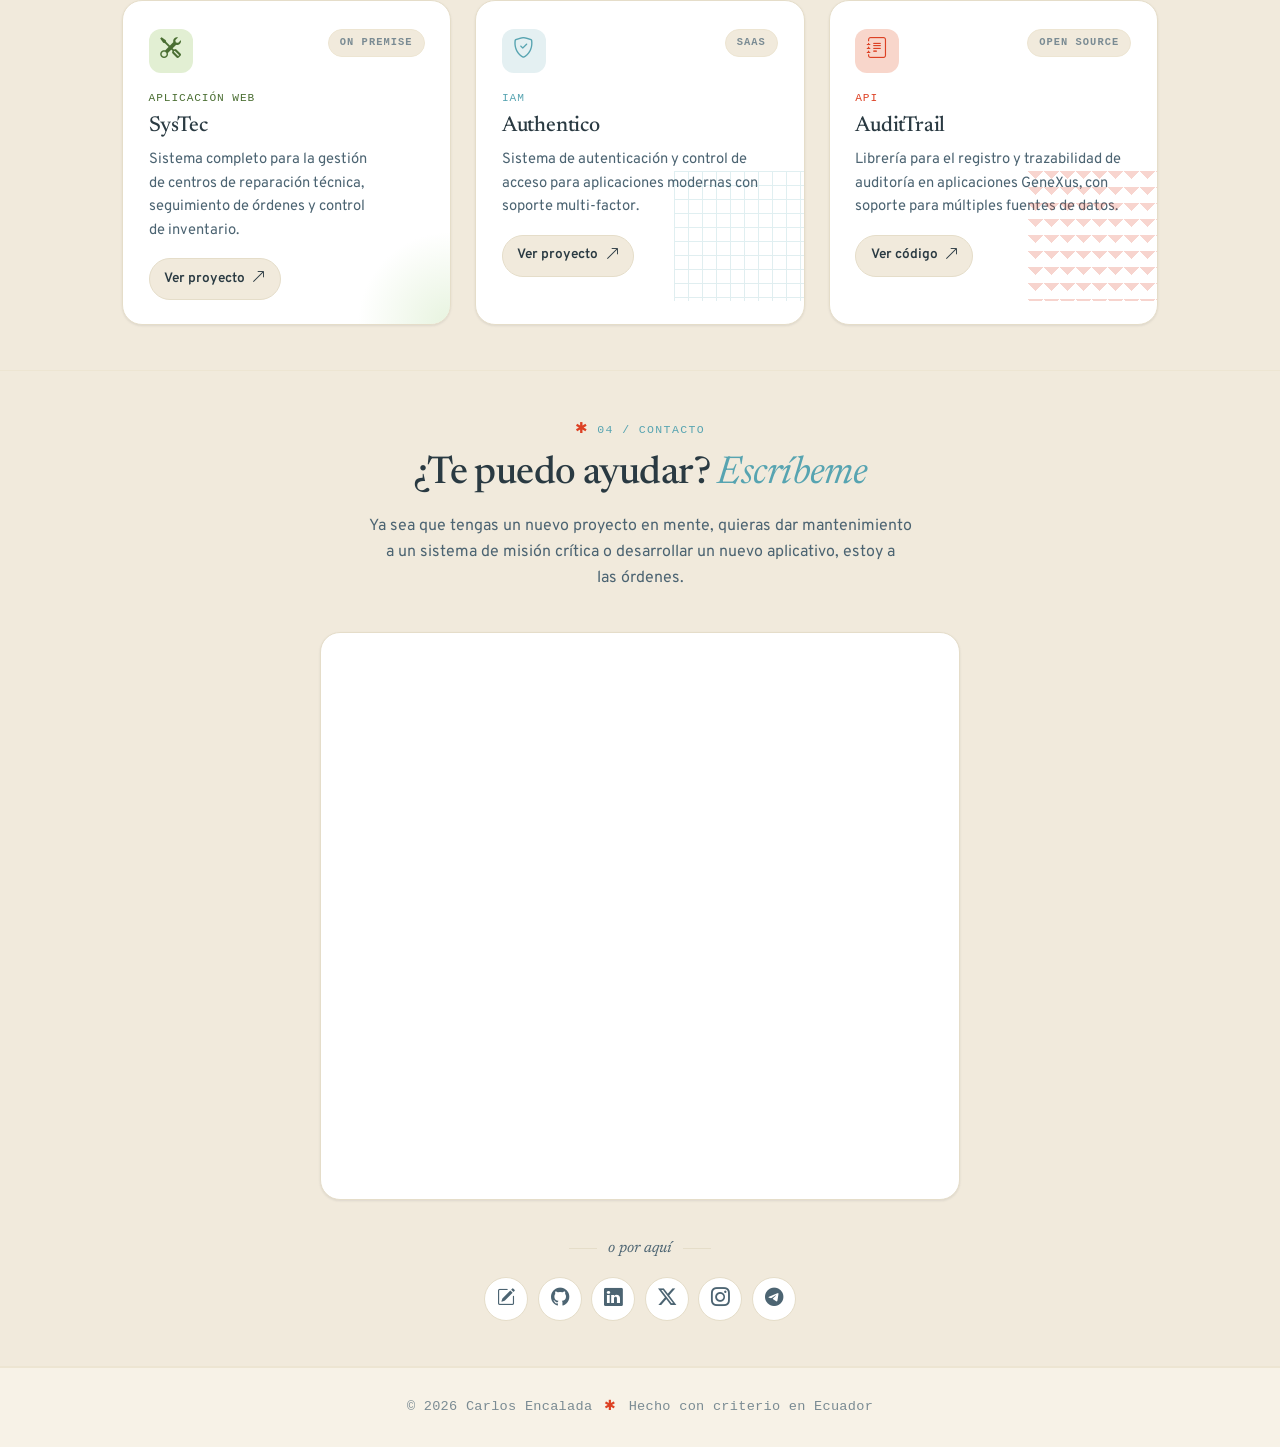
==== commit 5256dd5f: "Fix: Ajuste en descripción del site y tarea Marcseal" ====
--- a/index.html
+++ b/index.html
@@ -3,7 +3,7 @@
   <meta charset="UTF-8">
   <meta name="viewport" content="width=device-width, initial-scale=1.0">
   <title>Carlos Encalada — Hacedor de Software</title>
-  <meta name="description" content="Carlos Encalada — Hacedor de Software con 15+ años construyendo soluciones empresariales, ERPs y sistemas críticos para operaciones de negocio.">
+  <meta name="description" content="Carlos Encalada — Hacedor de Software con 18+ años construyendo soluciones empresariales, ERPs y sistemas críticos para operaciones de negocio.">
   <link rel="icon" type="image/png" href="/favicon-96x96.png" sizes="96x96">
   <link rel="icon" type="image/svg+xml" href="/favicon.svg">
   <link rel="shortcut icon" href="/favicon.ico">
@@ -214,7 +214,7 @@
               <div class="timeline-content">
                 <span class="timeline-date">2024 — 2025</span>
                 <h3>Marcseal S.A.</h3>
-                <p>Colaboré en la gestión de proyectos de software y en el proceso de fortalecimiento de su ERP. Capacitación a nuevos miembros del equipo de desarrollo y soporte a usuarios para el desarrollo de nuevas funcionalidades.</p>
+                <p>Colaboré como asesor externo en la gestión de proyectos de software y en el proceso de fortalecimiento de su ERP. Capacitación a nuevos miembros del equipo de desarrollo y soporte a usuarios para el desarrollo de nuevas funcionalidades.</p>
               </div>
             </div>
           </article>
